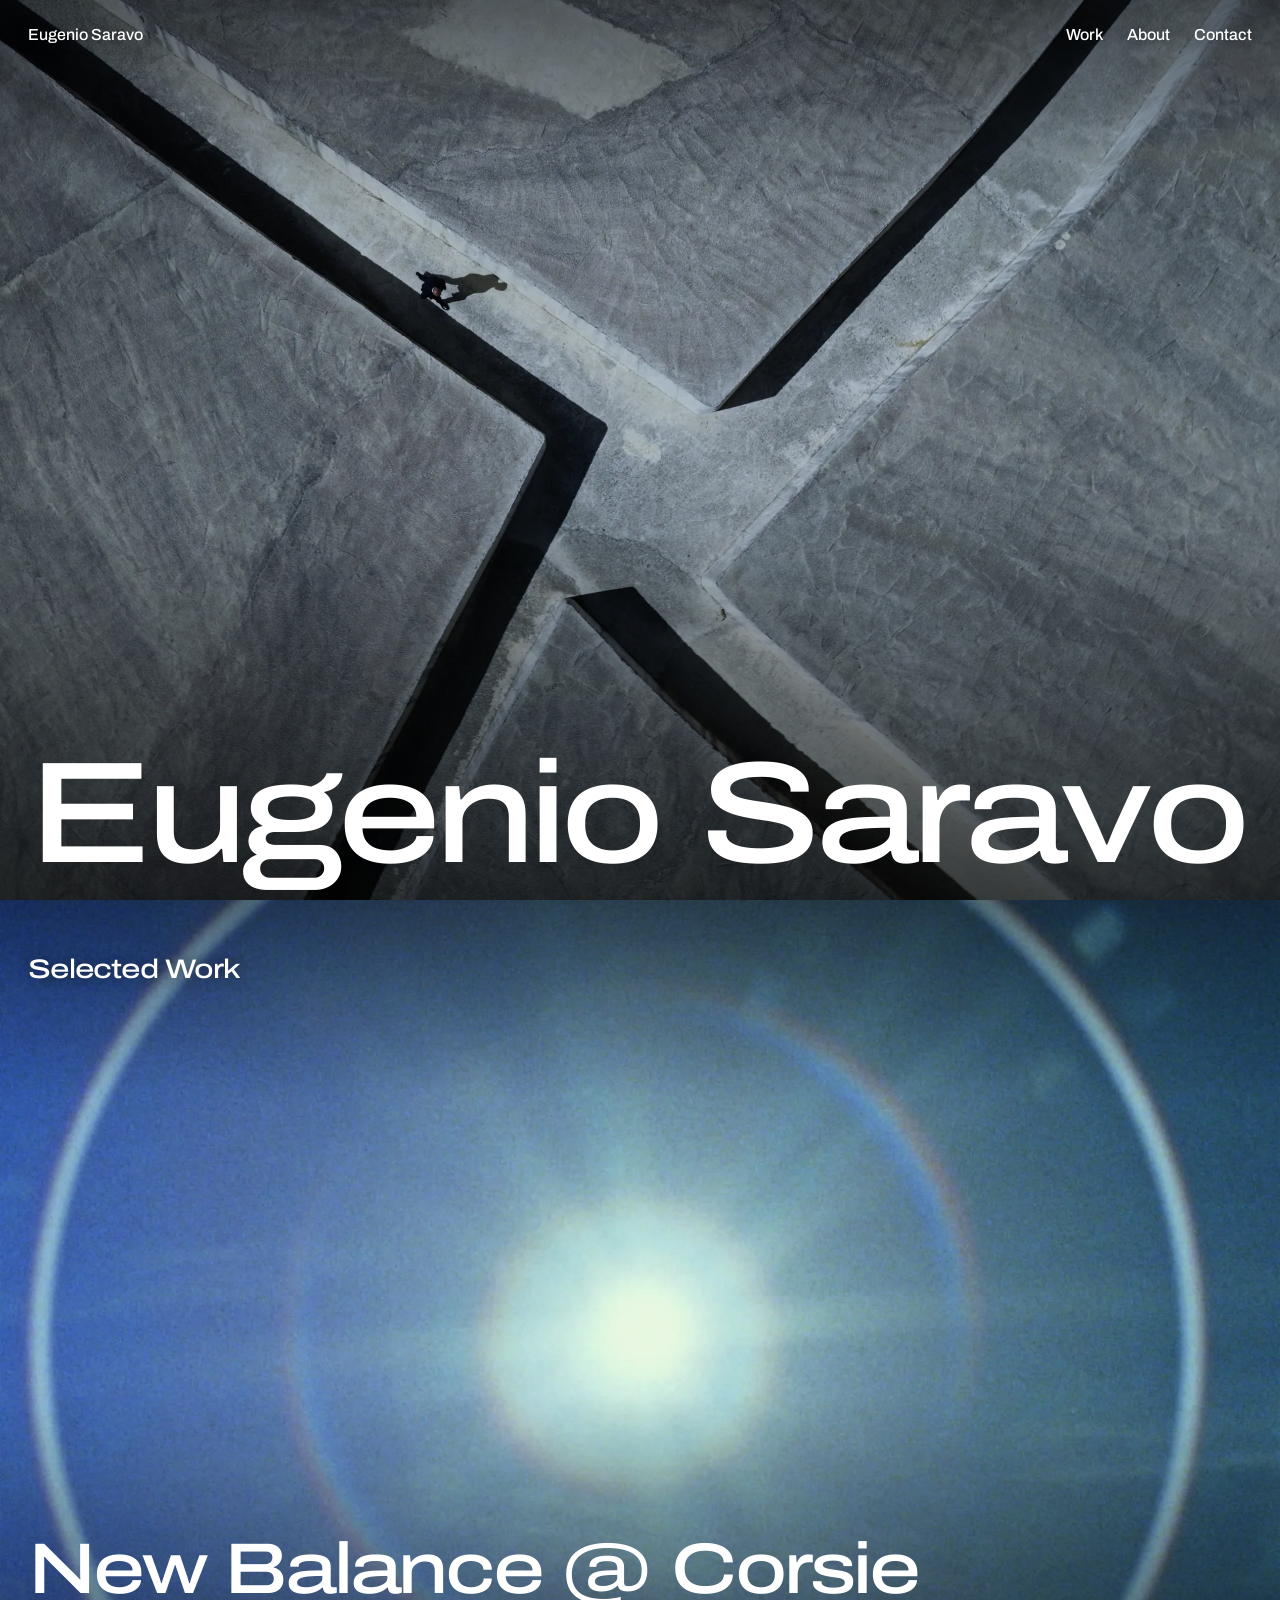
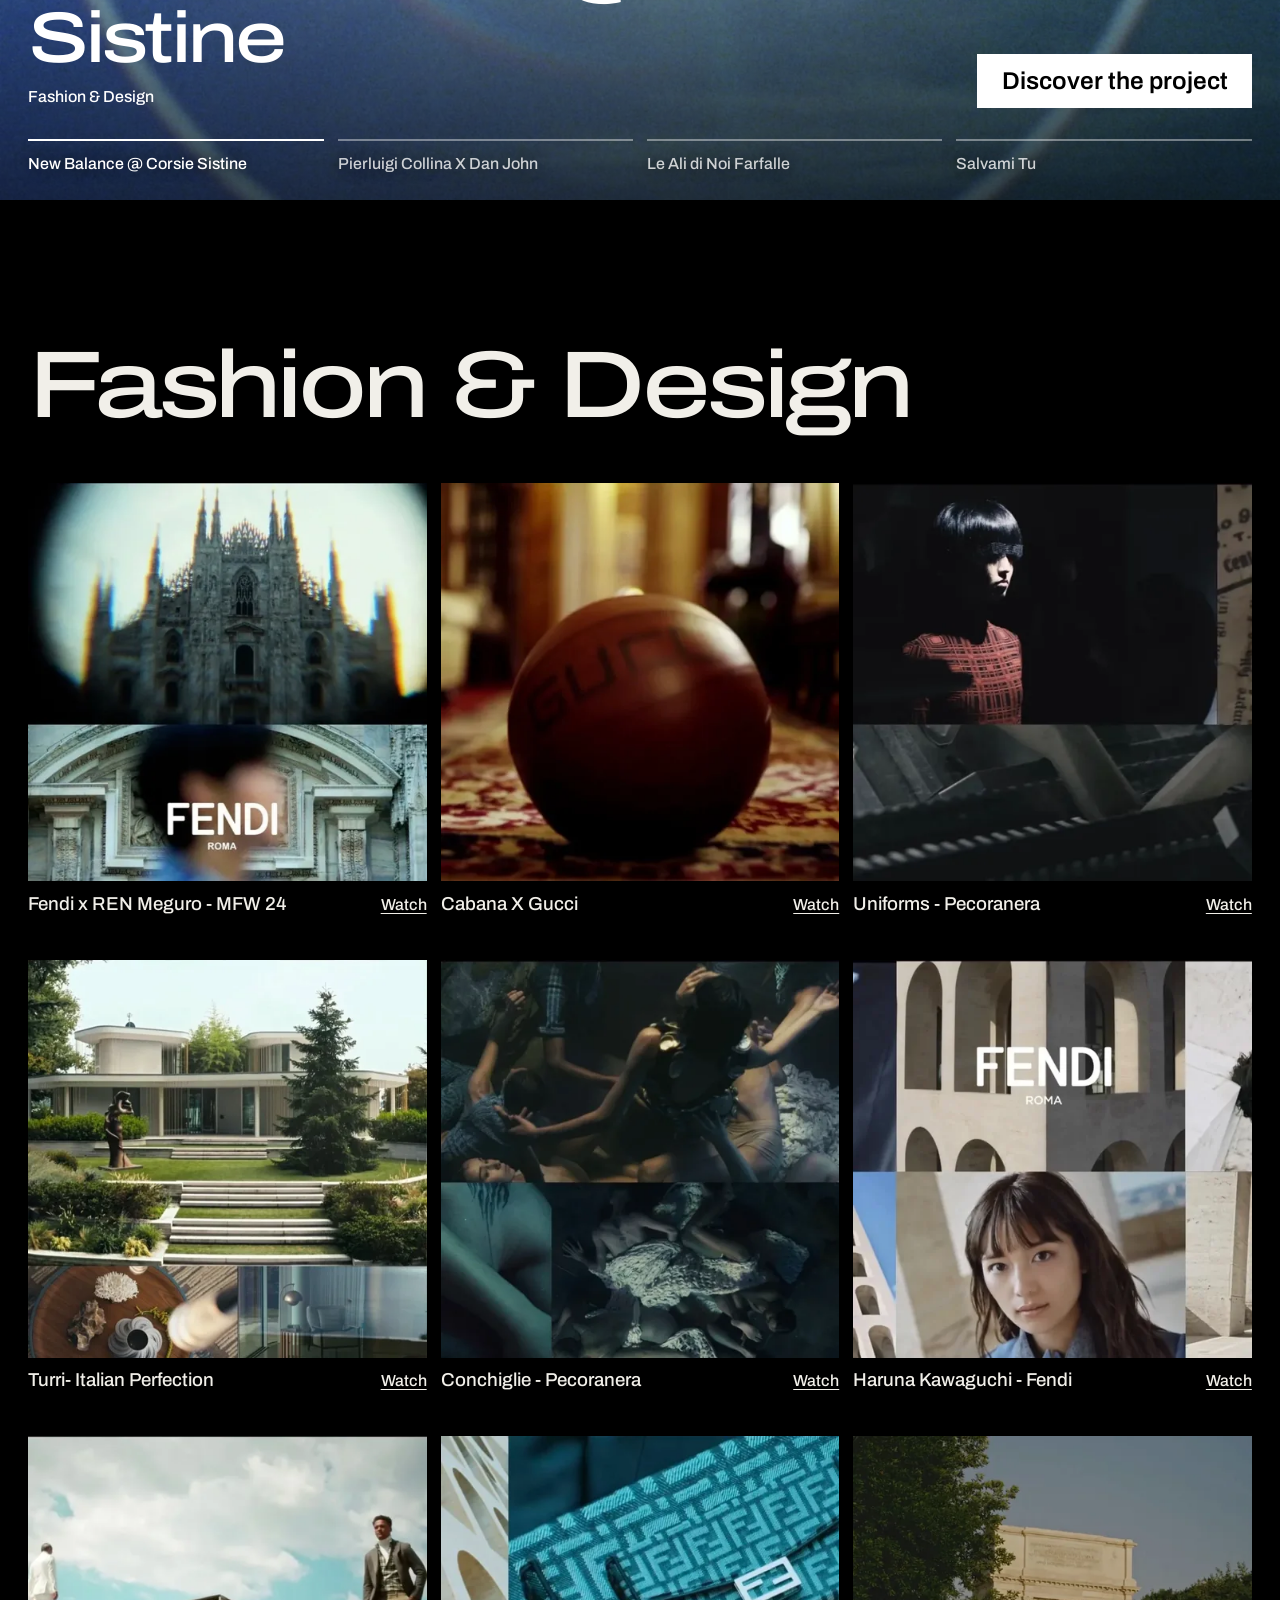
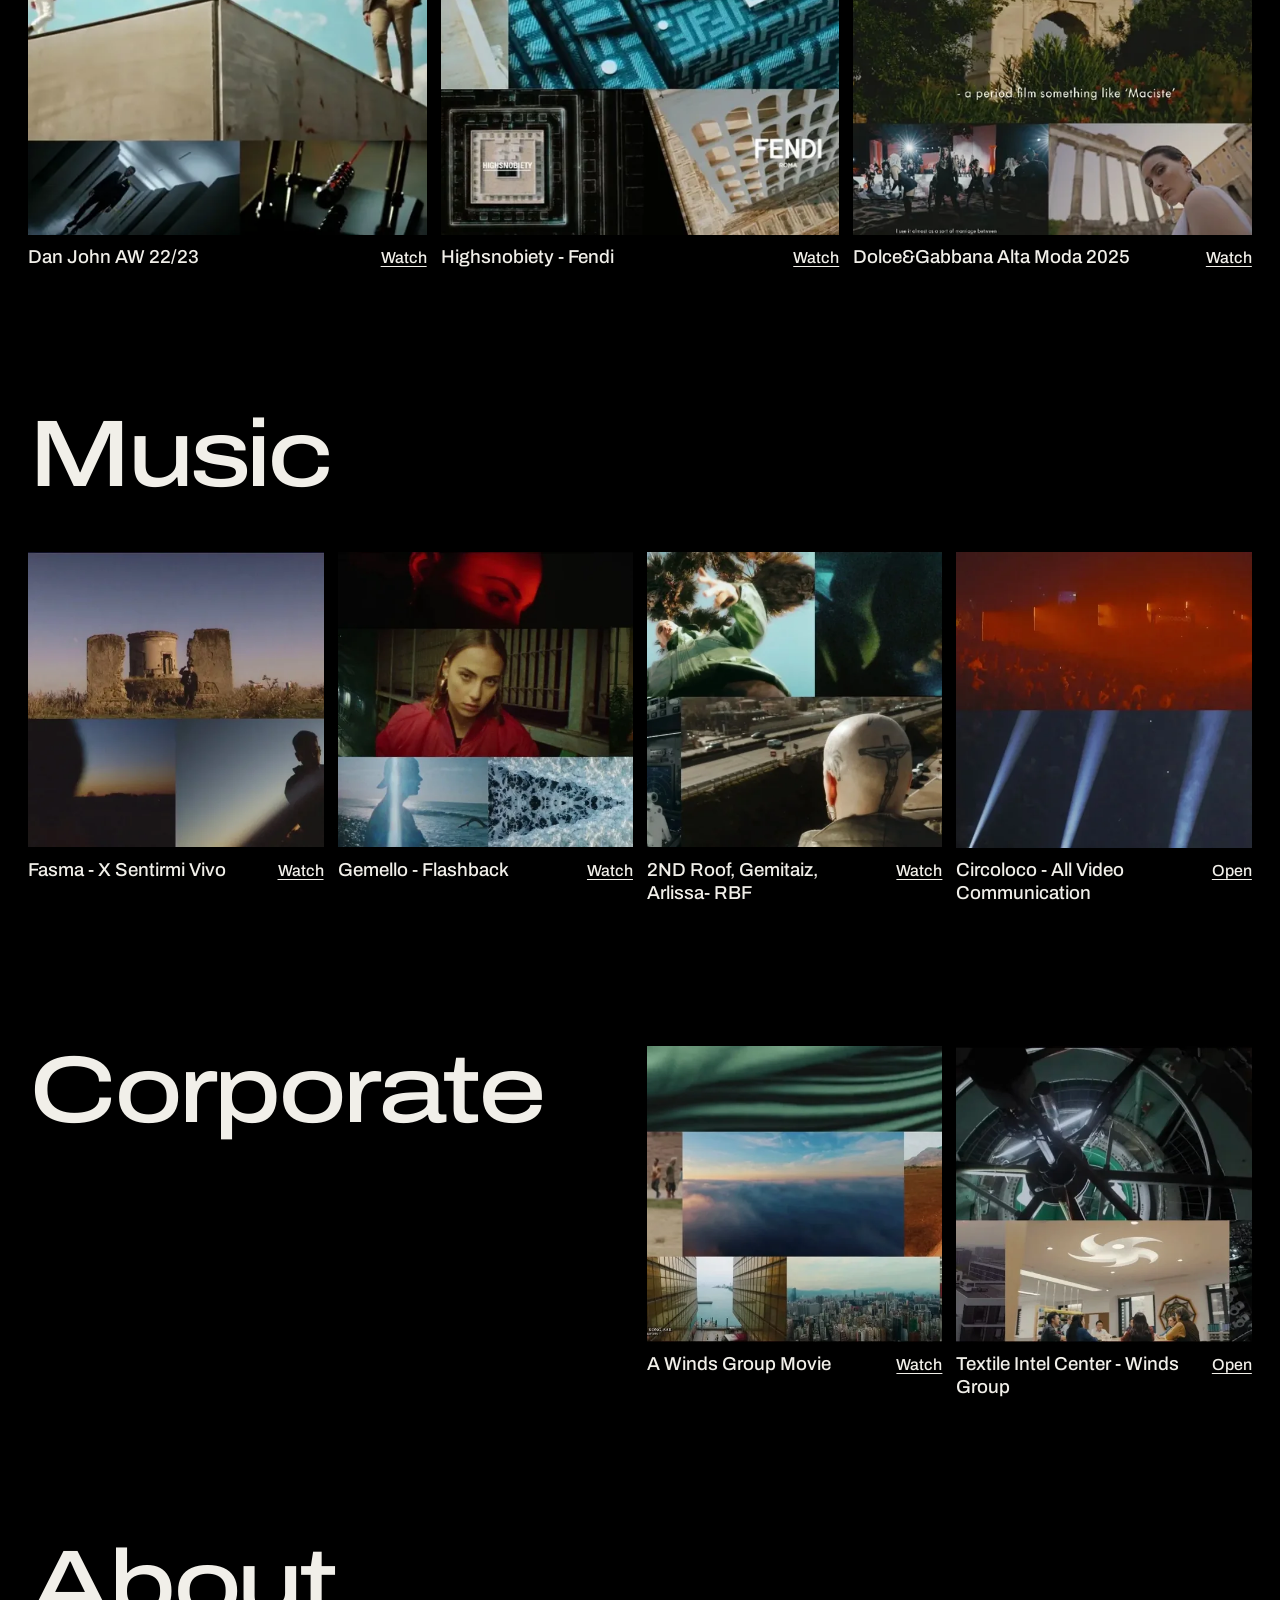
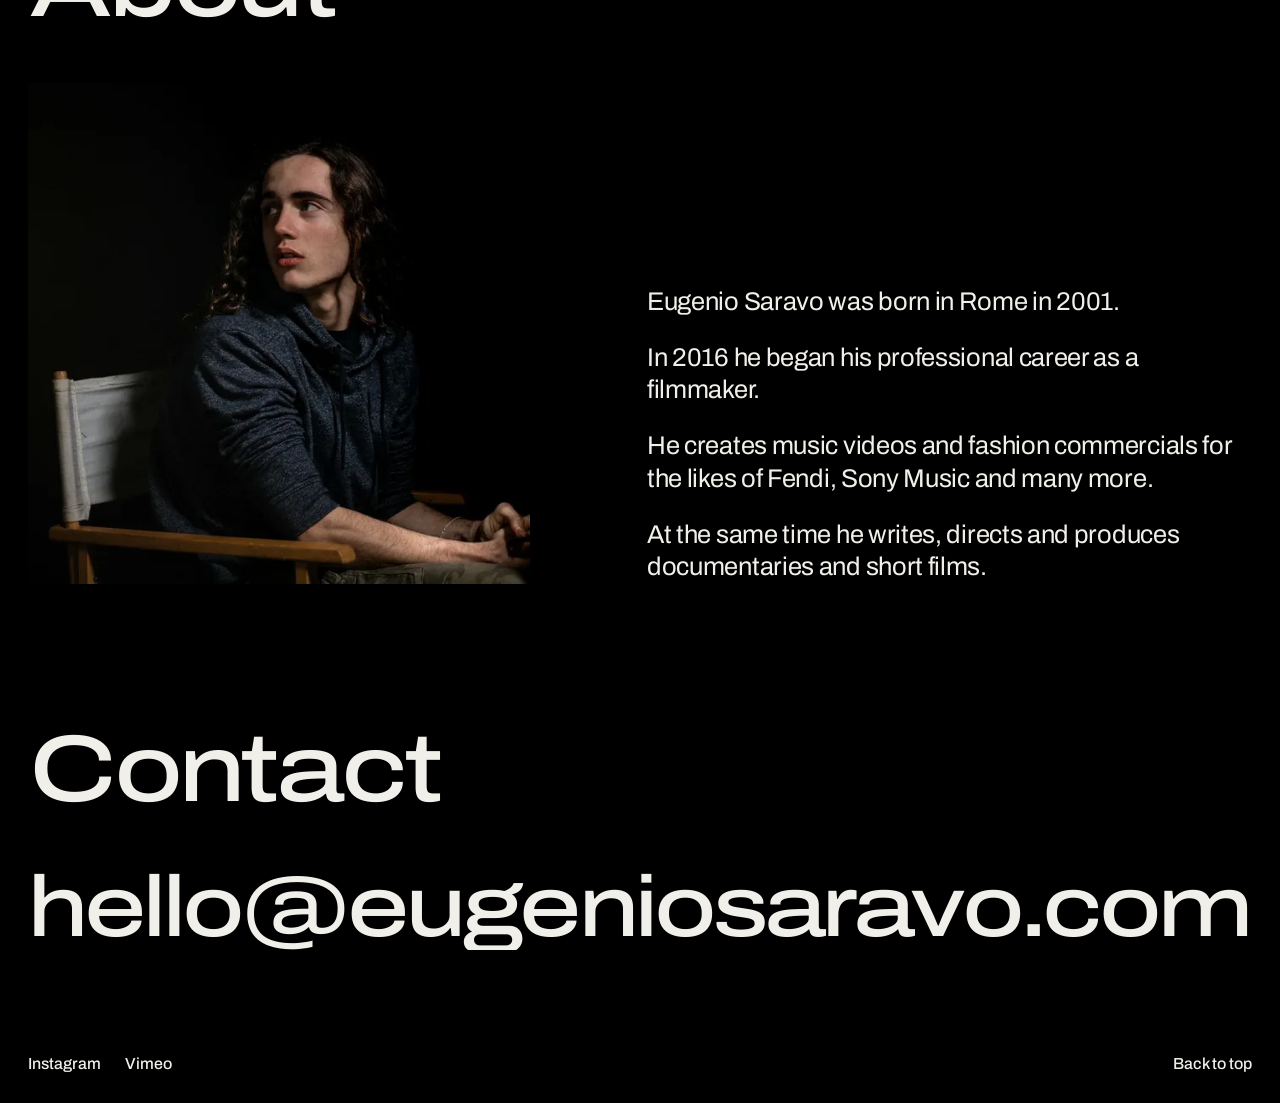
==== index.html @ c0bf6281 "Aggiunge Selected Work ai quattro lavori principali Co-Authored-By: Claude Opus 5.5 <noreply@anthrop" ====
<!doctype html>
<html lang="en">
<head>
<meta charset="utf-8">
<meta name="viewport" content="width=device-width, initial-scale=1">
<title>Eugenio Saravo</title>
<meta name="description" content="Eugenio Saravo is a filmmaker from Rome. Music videos, fashion commercials, documentaries and short films.">
<link rel="canonical" href="https://www.eugeniosaravo.com/">
<meta name="theme-color" content="#000000">
<meta property="og:site_name" content="Eugenio Saravo">
<meta property="og:type" content="website">
<meta property="og:title" content="Eugenio Saravo">
<meta property="og:description" content="Eugenio Saravo is a filmmaker from Rome. Music videos, fashion commercials, documentaries and short films.">
<meta property="og:url" content="https://www.eugeniosaravo.com/">
<meta property="og:image" content="https://www.eugeniosaravo.com/assets/img/og.jpg">
<meta name="twitter:card" content="summary_large_image">
<link rel="icon" href="assets/favicon.svg" type="image/svg+xml">
<link rel="preload" href="assets/font/archivo-variable.woff2" as="font" type="font/woff2" crossorigin>
<link rel="stylesheet" href="assets/site.css">
<script>document.documentElement.className="js at-top";setTimeout(function(){document.documentElement.classList.add("ready")},1600)</script>
</head>
<body id="top">
<a class="skip" href="#work">Skip to work</a>
<header class="site-header">
  <a class="brand" href="#top">Eugenio Saravo</a>
  <nav aria-label="Main">
    <a href="#work">Work</a>
    <a href="#about">About</a>
    <a href="#contact">Contact</a>
  </nav>
</header>
<div class="reel">
  <div class="frame opening" data-frames="assets/img/operator-2001.webp,assets/img/ali-1-1440.webp,assets/img/salvami-3-1440.webp,assets/img/collina-eyes-3180.webp,assets/img/nb-14-1080.webp">
    <img src="assets/img/collina-aerial-3180.webp" srcset="assets/img/collina-aerial-1000.webp 1000w, assets/img/collina-aerial-3180.webp 3180w" sizes="max(100vw, 178svh)" width="3180" height="1780" alt="Seen from above, a lone figure walks along the white paths of a cracked concrete landscape" class="final" fetchpriority="high">
    <h1 class="display">Eugenio Saravo</h1>
  </div>
  <div id="work" class="work-anchor" data-header-from></div>
  <div class="stage">
    <p class="stage-label display">Selected Work</p>
    <div class="stage-track">
      <a class="slide work-frame" id="new-balance" href="newbalancecorsiesistine/" data-stills='[["assets/img/nb-14-1080.webp","50% 62%"],["assets/img/nb-10-1080.webp","50% 45%"],["assets/img/nb-6-1080.webp","50% 50%"],["assets/img/nb-9-1080.webp","50% 18%"],["assets/img/nb-18-1080.webp","50% 60%"],["assets/img/nb-17-1080.webp","50% 72%"],["assets/img/nb-20-1080.webp","50% 50%"],["assets/img/nb-4-1080.webp","50% 25%"]]'>
        <img src="assets/img/nb-hero-1874.webp" srcset="assets/img/nb-hero-1000.webp 1000w, assets/img/nb-hero-1874.webp 1874w" sizes="max(100vw, 100svh)" width="1874" height="1874" alt="Sun ring against a deep blue sky, shot on 16mm film">
        <div class="caption">
          <div>
            <h2 class="display">New Balance @ Corsie Sistine</h2>
            <p>Fashion &amp; Design</p>
          </div>
          <span class="go">Discover the project</span>
        </div>
      </a>
      <a class="slide work-frame" id="collina" href="https://vimeo.com/1137458352" target="_blank" rel="noopener" data-stills='[["assets/img/collina-cretto-3180.webp",""],["assets/img/collina-eye-3180.webp",""],["assets/img/collina-hands-3180.webp",""],["assets/img/collina-sphere-3180.webp",""],["assets/img/collina-title-3180.webp",""]]'>
        <img src="assets/img/collina-eyes-3180.webp" srcset="assets/img/collina-eyes-1000.webp 1000w, assets/img/collina-eyes-3180.webp 3180w" sizes="max(100vw, 178svh)" width="3180" height="1783" alt="Close-up of Pierluigi Collina looking into the lens over a blurred stone model" loading="lazy" decoding="async">
        <div class="caption">
          <div>
            <h2 class="display">Pierluigi Collina X Dan John</h2>
            <p>Campaign</p>
          </div>
          <span class="go"><svg class="tri" viewBox="0 0 10 12" aria-hidden="true"><path d="M0 0l10 6-10 6z"/></svg>Watch</span>
        </div>
      </a>
      <a class="slide work-frame" id="le-ali" href="https://vimeo.com/853933587/5500c1ddad" target="_blank" rel="noopener" data-stills='[["assets/img/ali-5-1440.webp",""],["assets/img/ali-3-1440.webp",""],["assets/img/ali-14-1440.webp",""],["assets/img/ali-18-1440.webp",""],["assets/img/ali-13-1440.webp",""],["assets/img/ali-1-1440.webp",""],["assets/img/ali-17-1440.webp",""]]'>
        <img src="assets/img/ali-12-1440.webp" srcset="assets/img/ali-12-800.webp 800w, assets/img/ali-12-1440.webp 1440w" sizes="max(100vw, 133svh)" width="1440" height="1080" alt="A woman in a blue dress standing in the breaking waves" loading="lazy" decoding="async">
        <div class="caption">
          <div>
            <h2 class="display">Le Ali di Noi Farfalle</h2>
            <p>Teaser, personal project</p>
          </div>
          <span class="go"><svg class="tri" viewBox="0 0 10 12" aria-hidden="true"><path d="M0 0l10 6-10 6z"/></svg>Watch</span>
        </div>
      </a>
      <a class="slide work-frame" id="salvami-tu" href="https://vimeo.com/922493929/a770b4a8ac?share=copy" target="_blank" rel="noopener" data-stills='[["assets/img/salvami-2-1440.webp",""],["assets/img/salvami-4-1440.webp",""],["assets/img/salvami-6-1440.webp",""],["assets/img/salvami-8-1440.webp",""],["assets/img/salvami-5-1440.webp",""]]'>
        <img src="assets/img/salvami-3-1440.webp" srcset="assets/img/salvami-3-800.webp 800w, assets/img/salvami-3-1440.webp 1440w" sizes="max(100vw, 133svh)" width="1440" height="1080" alt="A young woman facing the lens against a golden sky" loading="lazy" decoding="async">
        <div class="caption">
          <div>
            <h2 class="display">Salvami Tu</h2>
            <p>Teaser trailer, personal project</p>
          </div>
          <span class="go"><svg class="tri" viewBox="0 0 10 12" aria-hidden="true"><path d="M0 0l10 6-10 6z"/></svg>Watch</span>
        </div>
      </a>
    </div>
    <div class="stage-tabs" role="group" aria-label="Choose a film">
      <button type="button" data-target="new-balance" aria-current="true"><span>New Balance @ Corsie Sistine</span></button>
      <button type="button" data-target="collina"><span>Pierluigi Collina X Dan John</span></button>
      <button type="button" data-target="le-ali"><span>Le Ali di Noi Farfalle</span></button>
      <button type="button" data-target="salvami-tu"><span>Salvami Tu</span></button>
    </div>
  </div>
</div>
<main>
  <section>
    <h2 class="section-title display">Fashion &amp; Design</h2>
    <div class="grid">
      <a class="square" href="https://www.instagram.com/reel/C3aE-mNror7/?igsh=aXl4ZG94aWh0bnRy" target="_blank" rel="noopener" aria-label="Watch Fendi x REN Meguro - MFW 24">
        <span class="thumb"><img src="assets/img/fendi-ren-meguro-891.webp" srcset="assets/img/fendi-ren-meguro-500.webp 500w, assets/img/fendi-ren-meguro-891.webp 891w" sizes="(max-width: 900px) 50vw, 33vw" width="891" height="891" alt="Collage of the Milan Duomo through a vignette and the Fendi Roma logo" loading="lazy" decoding="async"><span class="thumb-word display" aria-hidden="true">Watch</span></span>
        <span class="square-text"><h3>Fendi x REN Meguro - MFW 24</h3><span class="action">Watch</span></span>
      </a>
      <a class="square" href="https://www.instagram.com/p/CThl5wvDNgY/?utm_medium=copy_link" target="_blank" rel="noopener" aria-label="Watch Cabana X Gucci">
        <span class="thumb"><img src="assets/img/cabana-gucci-902.webp" srcset="assets/img/cabana-gucci-500.webp 500w, assets/img/cabana-gucci-902.webp 902w" sizes="(max-width: 900px) 50vw, 33vw" width="902" height="902" alt="A leather ball resting on a patterned carpet" loading="lazy" decoding="async"><span class="thumb-word display" aria-hidden="true">Watch</span></span>
        <span class="square-text"><h3>Cabana X Gucci</h3><span class="action">Watch</span></span>
      </a>
      <a class="square" href="https://www.instagram.com/reel/DHBu2Kmt1mL/?igsh=MWNyd3JvdDB4cXJscQ==" target="_blank" rel="noopener" aria-label="Watch Uniforms - Pecoranera">
        <span class="thumb"><img src="assets/img/uniforms-pecoranera-892.webp" srcset="assets/img/uniforms-pecoranera-500.webp 500w, assets/img/uniforms-pecoranera-892.webp 892w" sizes="(max-width: 900px) 50vw, 33vw" width="892" height="892" alt="Figure in a red checked top emerging from darkness" loading="lazy" decoding="async"><span class="thumb-word display" aria-hidden="true">Watch</span></span>
        <span class="square-text"><h3>Uniforms - Pecoranera</h3><span class="action">Watch</span></span>
      </a>
      <a class="square" href="https://www.instagram.com/reel/DC68WoOq6BK/?obrf=MXVrNjJzMmpxbWFvZA==" target="_blank" rel="noopener" aria-label="Watch Turri- Italian Perfection">
        <span class="thumb"><img src="assets/img/turri-884.webp" srcset="assets/img/turri-500.webp 500w, assets/img/turri-884.webp 884w" sizes="(max-width: 900px) 50vw, 33vw" width="884" height="884" alt="Modernist villa with a garden and stairs" loading="lazy" decoding="async"><span class="thumb-word display" aria-hidden="true">Watch</span></span>
        <span class="square-text"><h3>Turri- Italian Perfection</h3><span class="action">Watch</span></span>
      </a>
      <a class="square" href="https://www.instagram.com/reel/C8rYs9Yt7Yf/?igsh=YWkxMjFoazBiOWZs" target="_blank" rel="noopener" aria-label="Watch Conchiglie - Pecoranera">
        <span class="thumb"><img src="assets/img/conchiglie-pecoranera-890.webp" srcset="assets/img/conchiglie-pecoranera-500.webp 500w, assets/img/conchiglie-pecoranera-890.webp 890w" sizes="(max-width: 900px) 50vw, 33vw" width="890" height="890" alt="Dancers tangled together in dark teal light" loading="lazy" decoding="async"><span class="thumb-word display" aria-hidden="true">Watch</span></span>
        <span class="square-text"><h3>Conchiglie - Pecoranera</h3><span class="action">Watch</span></span>
      </a>
      <a class="square" href="https://www.instagram.com/reel/Cp2JrOoqSal/?igshid=MzRlODBiNWFlZA==" target="_blank" rel="noopener" aria-label="Watch Haruna Kawaguchi - Fendi">
        <span class="thumb"><img src="assets/img/haruna-fendi-881.webp" srcset="assets/img/haruna-fendi-500.webp 500w, assets/img/haruna-fendi-881.webp 881w" sizes="(max-width: 900px) 50vw, 33vw" width="881" height="881" alt="Haruna Kawaguchi at the Palazzo della Civiltà with the Fendi logo" loading="lazy" decoding="async"><span class="thumb-word display" aria-hidden="true">Watch</span></span>
        <span class="square-text"><h3>Haruna Kawaguchi - Fendi</h3><span class="action">Watch</span></span>
      </a>
      <a class="square" href="https://www.instagram.com/p/CkisD8iIQ0V/" target="_blank" rel="noopener" aria-label="Watch Dan John AW 22/23">
        <span class="thumb"><img src="assets/img/dan-john-aw2223-893.webp" srcset="assets/img/dan-john-aw2223-500.webp 500w, assets/img/dan-john-aw2223-893.webp 893w" sizes="(max-width: 900px) 50vw, 33vw" width="893" height="893" alt="Men in tailoring standing on a concrete wall against the sky" loading="lazy" decoding="async"><span class="thumb-word display" aria-hidden="true">Watch</span></span>
        <span class="square-text"><h3>Dan John AW 22/23</h3><span class="action">Watch</span></span>
      </a>
      <a class="square" href="https://www.instagram.com/reel/CrVfDtxqZqF/?igshid=MTc4MmM1YmI2Ng==" target="_blank" rel="noopener" aria-label="Watch Highsnobiety - Fendi">
        <span class="thumb"><img src="assets/img/highsnobiety-fendi-865.webp" srcset="assets/img/highsnobiety-fendi-500.webp 500w, assets/img/highsnobiety-fendi-865.webp 865w" sizes="(max-width: 900px) 50vw, 33vw" width="865" height="865" alt="Teal Fendi bag and travertine arches" loading="lazy" decoding="async"><span class="thumb-word display" aria-hidden="true">Watch</span></span>
        <span class="square-text"><h3>Highsnobiety - Fendi</h3><span class="action">Watch</span></span>
      </a>
      <a class="square" href="https://youtu.be/JlE-Nk8dfaM?si=cuBN1_c1lMk22ZZp" target="_blank" rel="noopener" aria-label="Watch Dolce&amp;Gabbana Alta Moda 2025">
        <span class="thumb"><img src="assets/img/dg-alta-moda-1080.webp" srcset="assets/img/dg-alta-moda-500.webp 500w, assets/img/dg-alta-moda-1080.webp 1080w" sizes="(max-width: 900px) 50vw, 33vw" width="1080" height="1080" alt="Arch of Titus at dusk with frames from the show" loading="lazy" decoding="async"><span class="thumb-word display" aria-hidden="true">Watch</span></span>
        <span class="square-text"><h3>Dolce&amp;Gabbana Alta Moda 2025</h3><span class="action">Watch</span></span>
      </a>
    </div>
  </section>
  <section>
    <h2 class="section-title display">Music</h2>
    <div class="grid grid--four">
      <a class="square" href="https://www.youtube.com/watch?v=T-sWpqN2yo8" target="_blank" rel="noopener" aria-label="Watch Fasma - X Sentirmi Vivo">
        <span class="thumb"><img src="assets/img/fasma-902.webp" srcset="assets/img/fasma-500.webp 500w, assets/img/fasma-902.webp 902w" sizes="(max-width: 900px) 50vw, 25vw" width="902" height="902" alt="Ruined towers at dusk with a lone figure" loading="lazy" decoding="async"><span class="thumb-word display" aria-hidden="true">Watch</span></span>
        <span class="square-text"><h3>Fasma - X Sentirmi Vivo</h3><span class="action">Watch</span></span>
      </a>
      <a class="square" href="https://www.youtube.com/watch?v=XQaWYRgEEO8" target="_blank" rel="noopener" aria-label="Watch Gemello - Flashback">
        <span class="thumb"><img src="assets/img/gemello-897.webp" srcset="assets/img/gemello-500.webp 500w, assets/img/gemello-897.webp 897w" sizes="(max-width: 900px) 50vw, 25vw" width="897" height="897" alt="Woman in a red jacket and frames from the video" loading="lazy" decoding="async"><span class="thumb-word display" aria-hidden="true">Watch</span></span>
        <span class="square-text"><h3>Gemello - Flashback</h3><span class="action">Watch</span></span>
      </a>
      <a class="square" href="https://www.youtube.com/watch?v=59zFpEMknVo" target="_blank" rel="noopener" aria-label="Watch 2ND Roof, Gemitaiz, Arlissa- RBF">
        <span class="thumb"><img src="assets/img/rbf-832.webp" srcset="assets/img/rbf-500.webp 500w, assets/img/rbf-832.webp 832w" sizes="(max-width: 900px) 50vw, 25vw" width="832" height="832" alt="Tattooed head above a motorway" loading="lazy" decoding="async"><span class="thumb-word display" aria-hidden="true">Watch</span></span>
        <span class="square-text"><h3>2ND Roof, Gemitaiz, Arlissa- RBF</h3><span class="action">Watch</span></span>
      </a>
      <a class="square" href="https://www.instagram.com/circolocoibiza/" target="_blank" rel="noopener" data-external aria-label="Circoloco - All Video Communication, open on Instagram">
        <span class="thumb"><img src="assets/img/circoloco-878.webp" srcset="assets/img/circoloco-500.webp 500w, assets/img/circoloco-878.webp 878w" sizes="(max-width: 900px) 50vw, 25vw" width="878" height="878" alt="Crowd in red light and spotlights" loading="lazy" decoding="async"><span class="thumb-word display" aria-hidden="true">Open</span></span>
        <span class="square-text"><h3>Circoloco - All Video Communication</h3><span class="action">Open</span></span>
      </a>
    </div>
  </section>
  <section>
    <div class="grid grid--four">
      <h2 class="section-title display">Corporate</h2>
      <a class="square" href="https://vimeo.com/237190868/8dcd070e87" target="_blank" rel="noopener" aria-label="Watch A Winds Group Movie">
        <span class="thumb"><img src="assets/img/winds-group-movie-898.webp" srcset="assets/img/winds-group-movie-500.webp 500w, assets/img/winds-group-movie-898.webp 898w" sizes="(max-width: 900px) 50vw, 25vw" width="898" height="901" alt="Aerial view above the clouds with frames from the film" loading="lazy" decoding="async"><span class="thumb-word display" aria-hidden="true">Watch</span></span>
        <span class="square-text"><h3>A Winds Group Movie</h3><span class="action">Watch</span></span>
      </a>
      <a class="square" href="https://vimeo.com/295752660" target="_blank" rel="noopener" data-external aria-label="Textile Intel Center - Winds Group, open on Vimeo">
        <span class="thumb"><img src="assets/img/winds-textile-890.webp" srcset="assets/img/winds-textile-500.webp 500w, assets/img/winds-textile-890.webp 890w" sizes="(max-width: 900px) 50vw, 25vw" width="890" height="893" alt="Industrial machinery from below and an office interior" loading="lazy" decoding="async"><span class="thumb-word display" aria-hidden="true">Open</span></span>
        <span class="square-text"><h3>Textile Intel Center - Winds Group</h3><span class="action">Open</span></span>
      </a>
    </div>
  </section>
  <section id="about">
    <h2 class="section-title display">About</h2>
    <div class="about-grid">
      <img src="assets/img/about-1200.webp" srcset="assets/img/about-600.webp 600w, assets/img/about-1200.webp 1200w" sizes="(max-width: 900px) 75vw, 42vw" width="1200" height="1200" alt="Portrait of Eugenio Saravo sitting on a director’s chair" loading="lazy" decoding="async">
      <div class="about-text">
        <p>Eugenio Saravo was born in Rome in 2001.</p>
        <p>In 2016 he began his professional career as a filmmaker.</p>
        <p>He creates music videos and fashion commercials for the likes of Fendi, Sony Music and many more.</p>
        <p>At the same time he writes, directs and produces documentaries and short films.</p>
      </div>
    </div>
  </section>
  <section id="contact">
    <h2 class="section-title display">Contact</h2>
    <a class="email display" href="mailto:hello@eugeniosaravo.com">hello@eugeniosaravo.com</a>
  </section>
</main>
<footer class="site-footer">
  <div>
    <a href="https://www.instagram.com/eugeniosaravo" rel="noopener">Instagram</a>
    <a href="https://vimeo.com/eugenio" rel="noopener">Vimeo</a>
  </div>
  <a href="#top">Back to top</a>
</footer>
<dialog class="player" aria-label="Video player">
  <div class="player-bar">
    <p class="player-title"></p>
    <form method="dialog"><button class="player-close">Close</button></form>
  </div>
  <div class="player-stage"></div>
  <a class="player-out" target="_blank" rel="noopener"></a>
</dialog>
<script src="assets/site.js" defer></script>
</body>
</html>
---- assets/site.css ----
@font-face {
  font-family: "Archivo";
  src: url("font/archivo-variable.woff2") format("woff2");
  font-weight: 100 900;
  font-stretch: 62% 125%;
  font-display: swap;
}

:root {
  --bg: #000;
  --fg: #f1efe9;
  --dim: #a3a19b;
  --margin: clamp(16px, 2.2vw, 32px);
  --gap: clamp(8px, 1.1vw, 16px);
}

*, *::before, *::after { box-sizing: border-box; }

html { background: var(--bg); scroll-behavior: smooth; -webkit-text-size-adjust: 100%; }

body {
  margin: 0;
  background: var(--bg);
  color: var(--fg);
  font: 400 1rem/1.45 "Archivo", Helvetica, Arial, sans-serif;
  -webkit-font-smoothing: antialiased;
}

img, iframe { display: block; max-width: 100%; }
[hidden] { display: none !important; }
a { color: inherit; text-decoration: none; }
h1, h2, h3, p { margin: 0; font-weight: inherit; }

:focus-visible { outline: 2px solid var(--fg); outline-offset: 3px; }

.display {
  font-stretch: 125%;
  font-weight: 500;
  letter-spacing: -.045em;
  line-height: .96;
}

.skip {
  position: fixed; top: 8px; left: 8px; z-index: 30;
  padding: .5rem .75rem; background: var(--fg); color: var(--bg);
  transform: translateY(-200%);
}
.skip:focus { transform: none; }

/* Header: inverts over whatever frame is behind it */
.site-header {
  position: fixed; inset: 0 0 auto 0; z-index: 20;
  display: flex; justify-content: space-between; align-items: baseline;
  padding: calc(var(--margin) * .8) var(--margin);
  color: #fff;
  text-shadow: 0 0 14px rgba(0, 0, 0, .55);
  font-weight: 500;
}
.site-header::before {
  content: ""; position: absolute; z-index: -1; inset: 0 0 auto 0; height: 210%;
  background: linear-gradient(to bottom,
    #000 0%, #000 38%, rgba(0, 0, 0, .82) 54%, rgba(0, 0, 0, .45) 72%, rgba(0, 0, 0, .14) 88%, rgba(0, 0, 0, 0) 100%);
  opacity: 0; pointer-events: none;
  transition: opacity .3s linear;
}
.header-solid .site-header::before { opacity: 1; }
.site-header nav { display: flex; gap: 1.5rem; }
.site-header a:hover { text-decoration: underline; text-underline-offset: .2em; }
.brand { transition: opacity .2s linear; }
.at-top .brand { opacity: 0; pointer-events: none; }

/* Opening and full-screen works: each frame slides over the one before */
.frame {
  position: sticky; top: 0;
  display: block;
  height: 100vh; height: 100svh;
  overflow: hidden;
  background: #000;
}
.frame img, .slide img {
  position: absolute; inset: 0;
  width: 100%; height: 100%;
  object-fit: cover;
}
.frame .cut { z-index: 1; }

.opening h1 {
  position: absolute; z-index: 2;
  left: var(--margin); right: var(--margin); bottom: calc(var(--margin) * .6);
  color: #fff;
  font-size: calc((100vw - 2 * var(--margin)) / 8.5);
  white-space: nowrap;
}
.frame::before, .slide::before {
  content: ""; position: absolute; z-index: 1; inset: 0 0 auto 0; height: 22%;
  background: linear-gradient(to bottom, rgba(0,0,0,.4), rgba(0,0,0,0));
  pointer-events: none;
}
.opening::after, .work-frame::after {
  content: ""; position: absolute; z-index: 1; inset: auto 0 0 0; height: 45%;
  background: linear-gradient(to top, rgba(0,0,0,.62), rgba(0,0,0,0));
  pointer-events: none;
}
.js .final { visibility: hidden; }
.ready .final { visibility: visible; }

.caption {
  position: absolute; z-index: 2;
  left: var(--margin); right: var(--margin); bottom: var(--margin);
  display: flex; justify-content: space-between; align-items: flex-end; gap: 2rem;
  color: #fff;
}
.caption h2 { font-size: clamp(2.1rem, 5.6vw, 6.25rem); max-width: 16em; }
.caption p { margin-top: .75rem; font-weight: 500; }
.caption .go {
  flex: none;
  display: inline-flex; align-items: center; gap: .55em;
  padding: .6em 1em;
  background: #fff; color: #000;
  font-size: clamp(1.15rem, 1.9vw, 1.75rem); font-weight: 600; line-height: 1;
}
.slide:hover .go { background: var(--fg); }
.tri { width: .72em; height: .86em; fill: currentColor; flex: none; }
.work-frame:focus-visible { outline-offset: -6px; }

/* Main works: one full-screen stage, moved sideways */
.work-anchor { height: 0; }
.stage { position: sticky; top: 0; height: 100vh; height: 100svh; background: #000; }
.stage-label {
  position: absolute; z-index: 3;
  top: calc(var(--margin) * .8 + 2.1rem); left: var(--margin);
  color: #fff;
  font-size: clamp(1.25rem, 2.1vw, 2rem); line-height: 1;
  text-shadow: 0 0 14px rgba(0, 0, 0, .45);
  pointer-events: none;
}
.stage-track {
  display: flex; height: 100%;
  overflow-x: auto; overflow-y: hidden;
  scroll-snap-type: x mandatory;
  overscroll-behavior-x: contain;
  scrollbar-width: none;
}
.stage-track::-webkit-scrollbar { display: none; }
.slide {
  position: relative; display: block; flex: 0 0 100%;
  overflow: hidden; background: #000;
  scroll-snap-align: start; scroll-snap-stop: always;
}
.slide .caption { bottom: calc(var(--margin) + 4rem); }
.slide:focus-visible { outline-offset: -6px; }

.stage-tabs {
  position: absolute; z-index: 3;
  left: var(--margin); right: var(--margin); bottom: calc(var(--margin) * .6);
  display: grid; grid-template-columns: repeat(4, minmax(0, 1fr)); gap: var(--gap);
}
.stage-tabs button {
  appearance: none; background: none; border: 0;
  border-top: 2px solid rgba(255, 255, 255, .4);
  padding: .7rem 0 .5rem;
  color: rgba(255, 255, 255, .78);
  font: inherit; font-weight: 500; text-align: left;
  text-shadow: 0 0 14px rgba(0, 0, 0, .6);
  cursor: pointer;
}
.stage-tabs button:hover, .stage-tabs button[aria-current="true"] { color: #fff; border-top-color: #fff; }

/* Square works */
main > section, .page-section { position: relative; background: var(--bg); padding: clamp(5rem, 11vw, 10rem) var(--margin) 0; }

.section-title { font-size: clamp(2.4rem, 7.4vw, 8rem); margin-bottom: clamp(1.75rem, 4vw, 3.5rem); }

.grid {
  display: grid;
  grid-template-columns: repeat(3, minmax(0, 1fr));
  gap: clamp(2rem, 3.4vw, 3.5rem) var(--gap);
}
.grid--four { grid-template-columns: repeat(4, minmax(0, 1fr)); }
.grid > .section-title { grid-column: span 2; margin: 0; }

.thumb { position: relative; display: block; }
.square img { width: 100%; height: auto; aspect-ratio: 1; object-fit: cover; }
.thumb-word {
  position: absolute; inset: 0; display: grid; place-items: center;
  color: #fff; font-size: clamp(2rem, 4.4vw, 4.5rem);
  opacity: 0;
}
.square-text {
  display: flex; justify-content: space-between; align-items: baseline; gap: 1rem;
  margin-top: .7rem;
}
.square-text h3 { min-width: 0; margin: 0; }
.action { flex: none; font-weight: 500; text-decoration: underline; text-underline-offset: .2em; }
@media (hover: hover) {
  .square img { transition: filter .15s linear; }
  .thumb-word { transition: opacity .15s linear; }
  .square:hover img, .square:focus-visible img { filter: brightness(.5); }
  .square:hover .thumb-word, .square:focus-visible .thumb-word { opacity: 1; }
}
.square h3 { font-weight: 500; line-height: 1.25; }
.square p { color: var(--dim); }
.square:hover h3 { text-decoration: underline; text-underline-offset: .2em; }

/* Video player */
html:has(.player[open]) { overflow: hidden; }
.player {
  position: fixed; inset: 0;
  width: 100%; height: 100%; max-width: none; max-height: none;
  margin: 0; border: 0; padding: var(--margin);
  background: #000; color: var(--fg);
}
.player[open] { display: grid; grid-template-rows: auto minmax(0, 1fr) auto; gap: 1rem; }
.player::backdrop { background: #000; }
.player-bar { display: flex; justify-content: space-between; align-items: center; gap: 1.5rem; }
.player-bar form { margin: 0; }
.player-title { font-stretch: 125%; font-weight: 500; letter-spacing: -.02em; font-size: clamp(1.1rem, 1.9vw, 1.75rem); line-height: 1.1; }
.player-close {
  appearance: none; border: 0; padding: .6em 1em;
  background: #fff; color: #000;
  font: inherit; font-weight: 600; cursor: pointer;
}
.player-stage { display: grid; place-items: center; min-height: 0; }
.player-stage iframe { display: block; border: 0; background: #111; }
.player-stage .wide { width: min(100%, calc((100svh - 10rem) * 16 / 9)); aspect-ratio: 16 / 9; }
.player-stage .tall { width: min(100%, 440px); height: 100%; background: #fff; }
.player-out { justify-self: start; color: var(--dim); text-decoration: underline; text-underline-offset: .2em; }
.player-out:hover { color: var(--fg); }

/* About */
.about-grid {
  display: grid; grid-template-columns: repeat(12, minmax(0, 1fr));
  gap: 2rem var(--gap); align-items: end;
}
.about-grid img { grid-column: 1 / span 5; width: 100%; height: auto; }
.about-text { grid-column: 7 / -1; font-size: clamp(1.2rem, 2vw, 1.9rem); line-height: 1.28; letter-spacing: -.012em; }
.about-text p + p { margin-top: .9em; }

/* Contact and footer */
.email {
  display: block;
  font-size: calc((100vw - 2 * var(--margin)) / 14.25);
  white-space: nowrap;
}
.email:hover { text-decoration: underline; text-decoration-thickness: .04em; text-underline-offset: .12em; }

.site-footer {
  position: relative; background: var(--bg);
  display: flex; justify-content: space-between; gap: 1.5rem;
  padding: clamp(4rem, 8vw, 7rem) var(--margin) var(--margin);
  font-weight: 500;
}
.site-footer div { display: flex; gap: 1.5rem; }
.site-footer a:hover { text-decoration: underline; text-underline-offset: .2em; }

/* Project page */
.project-title { font-size: clamp(2.5rem, 7.4vw, 8rem); }
.project-intro {
  display: grid; grid-template-columns: repeat(12, minmax(0, 1fr)); gap: 2rem var(--gap);
}
.project-intro h2 { grid-column: 1 / span 5; font-size: clamp(1.9rem, 3.6vw, 3.75rem); line-height: 1.02; }
.project-intro div { grid-column: 7 / -1; font-size: clamp(1.05rem, 1.35vw, 1.3rem); max-width: 34em; }
.project-intro p + p { margin-top: 1em; }

.films { display: grid; grid-template-columns: repeat(12, minmax(0, 1fr)); gap: 3rem var(--gap); align-items: start; }
.film:nth-child(1) { grid-column: 1 / span 7; }
.film:nth-child(2) { grid-column: 9 / -1; }
.film-player { position: relative; background: #111; }
.film-player iframe { position: absolute; inset: 0; width: 100%; height: 100%; border: 0; }
.film h3 { margin-top: 1rem; font-weight: 500; font-size: 1.15rem; }
.film p { margin-top: .4rem; color: var(--dim); max-width: 34em; }

.stills { display: grid; grid-template-columns: repeat(4, minmax(0, 1fr)); gap: var(--gap); }
.stills img { width: 100%; height: auto; }
.stills--tall img { aspect-ratio: 4 / 5; object-fit: cover; }

.credits { display: grid; grid-template-columns: repeat(12, minmax(0, 1fr)); gap: 0 var(--gap); margin: 0; }
.credits div { grid-column: 1 / -1; display: grid; grid-template-columns: subgrid; padding: .45rem 0; }
.credits dt { grid-column: 1 / span 5; color: var(--dim); }
.credits dd { grid-column: 7 / -1; margin: 0; font-weight: 500; }

/* When the full titles no longer fit, the tabs become plain markers: the title is already on the frame */
@media (max-width: 1100px) {
  .stage-tabs button { height: 2.75rem; padding: 0; }
  .stage-tabs button span {
    position: absolute; width: 1px; height: 1px; overflow: hidden;
    clip-path: inset(50%); white-space: nowrap;
  }
  .slide .caption { bottom: calc(var(--margin) + 2.75rem); }
}

@media (max-width: 900px) {
  .grid { grid-template-columns: repeat(2, minmax(0, 1fr)); }
  .grid--four { grid-template-columns: repeat(2, minmax(0, 1fr)); }
  .about-grid img { grid-column: 1 / span 9; }
  .about-text { grid-column: 1 / -1; }
  .project-intro h2, .project-intro div { grid-column: 1 / -1; }
  .film:nth-child(1) { grid-column: 1 / -1; }
  .film:nth-child(2) { grid-column: 1 / span 9; }
  .stills { grid-template-columns: repeat(2, minmax(0, 1fr)); }
  .credits dt { grid-column: 1 / span 6; }
  .credits dd { grid-column: 7 / -1; }
}

@media (max-aspect-ratio: 1/1) {
  .opening h1 { font-size: 19.5vw; white-space: normal; }
  .final { object-position: 30% 50%; }
  .caption { display: block; }
  .caption .go { margin-top: 1rem; }
}

@media (prefers-reduced-motion: reduce) {
  html { scroll-behavior: auto; }
  .square img, .thumb-word, .site-header::before { transition: none; }
  .brand { transition: none; }
}
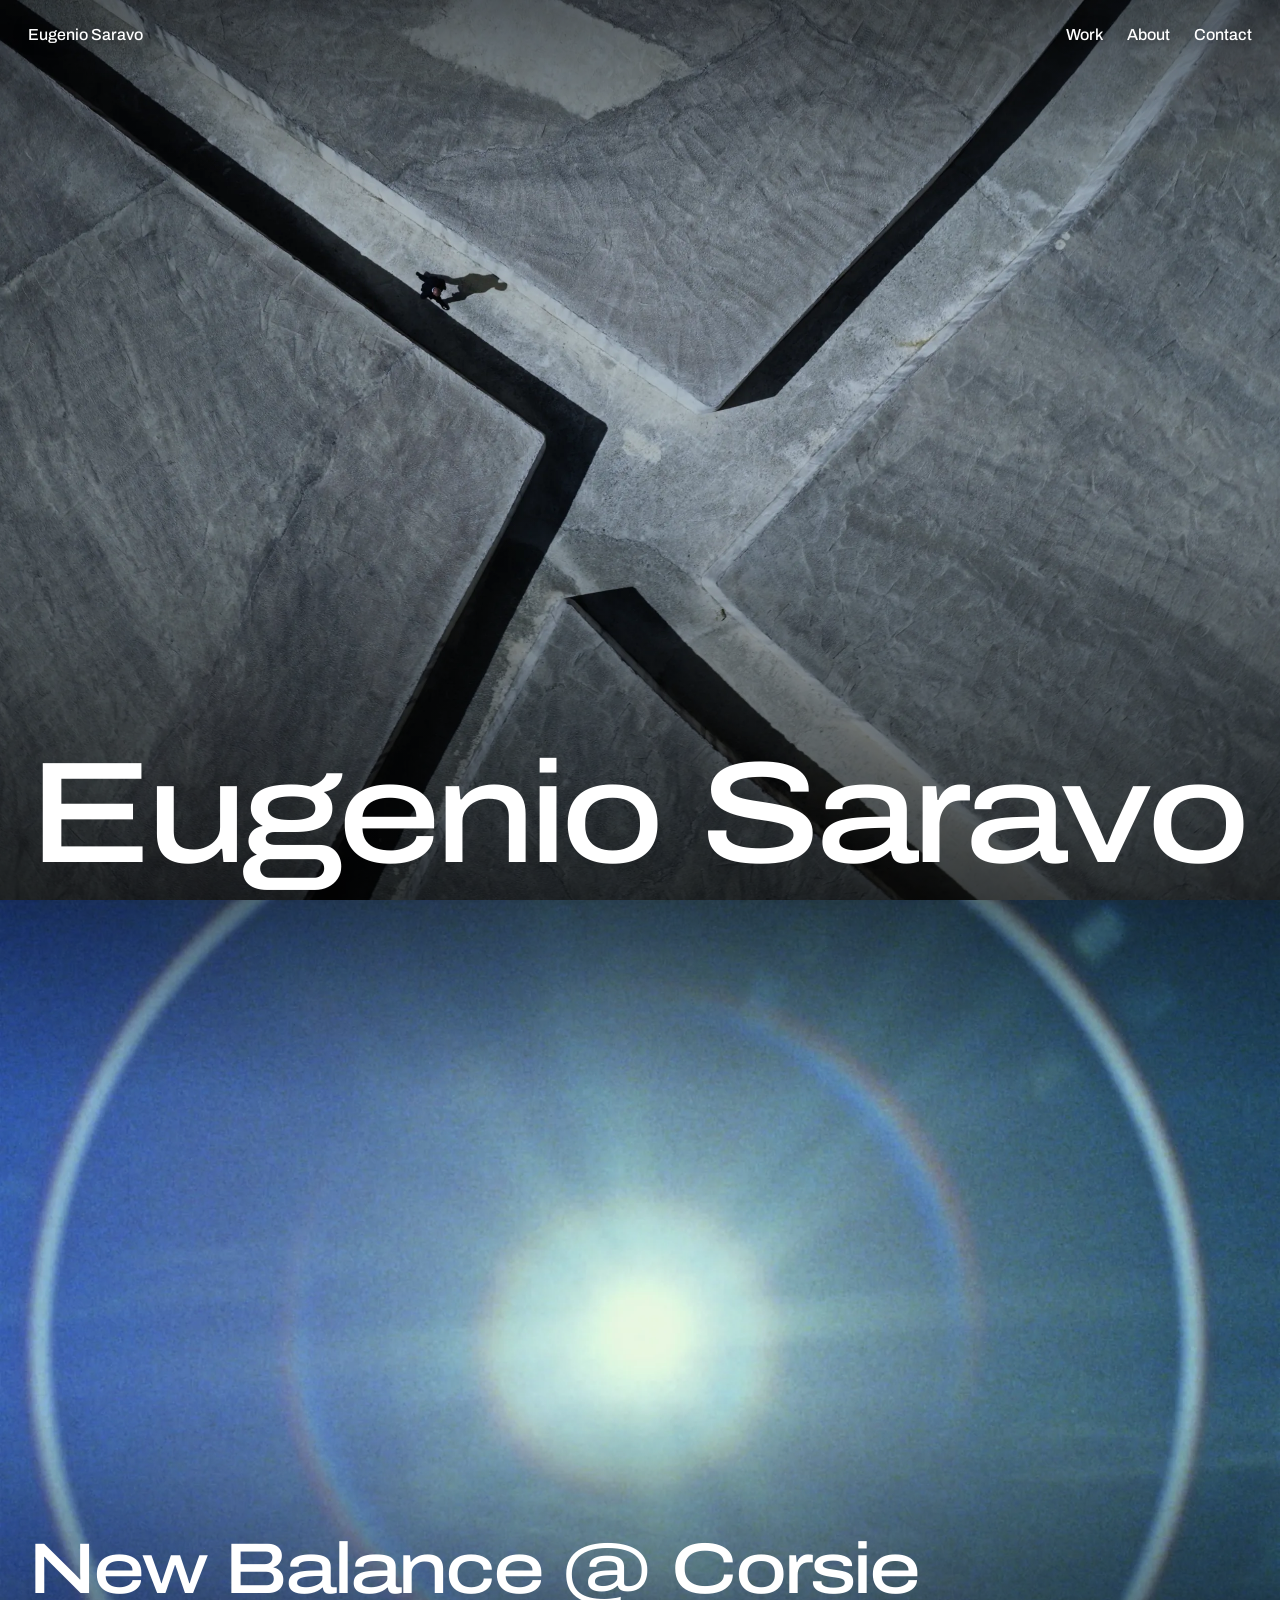
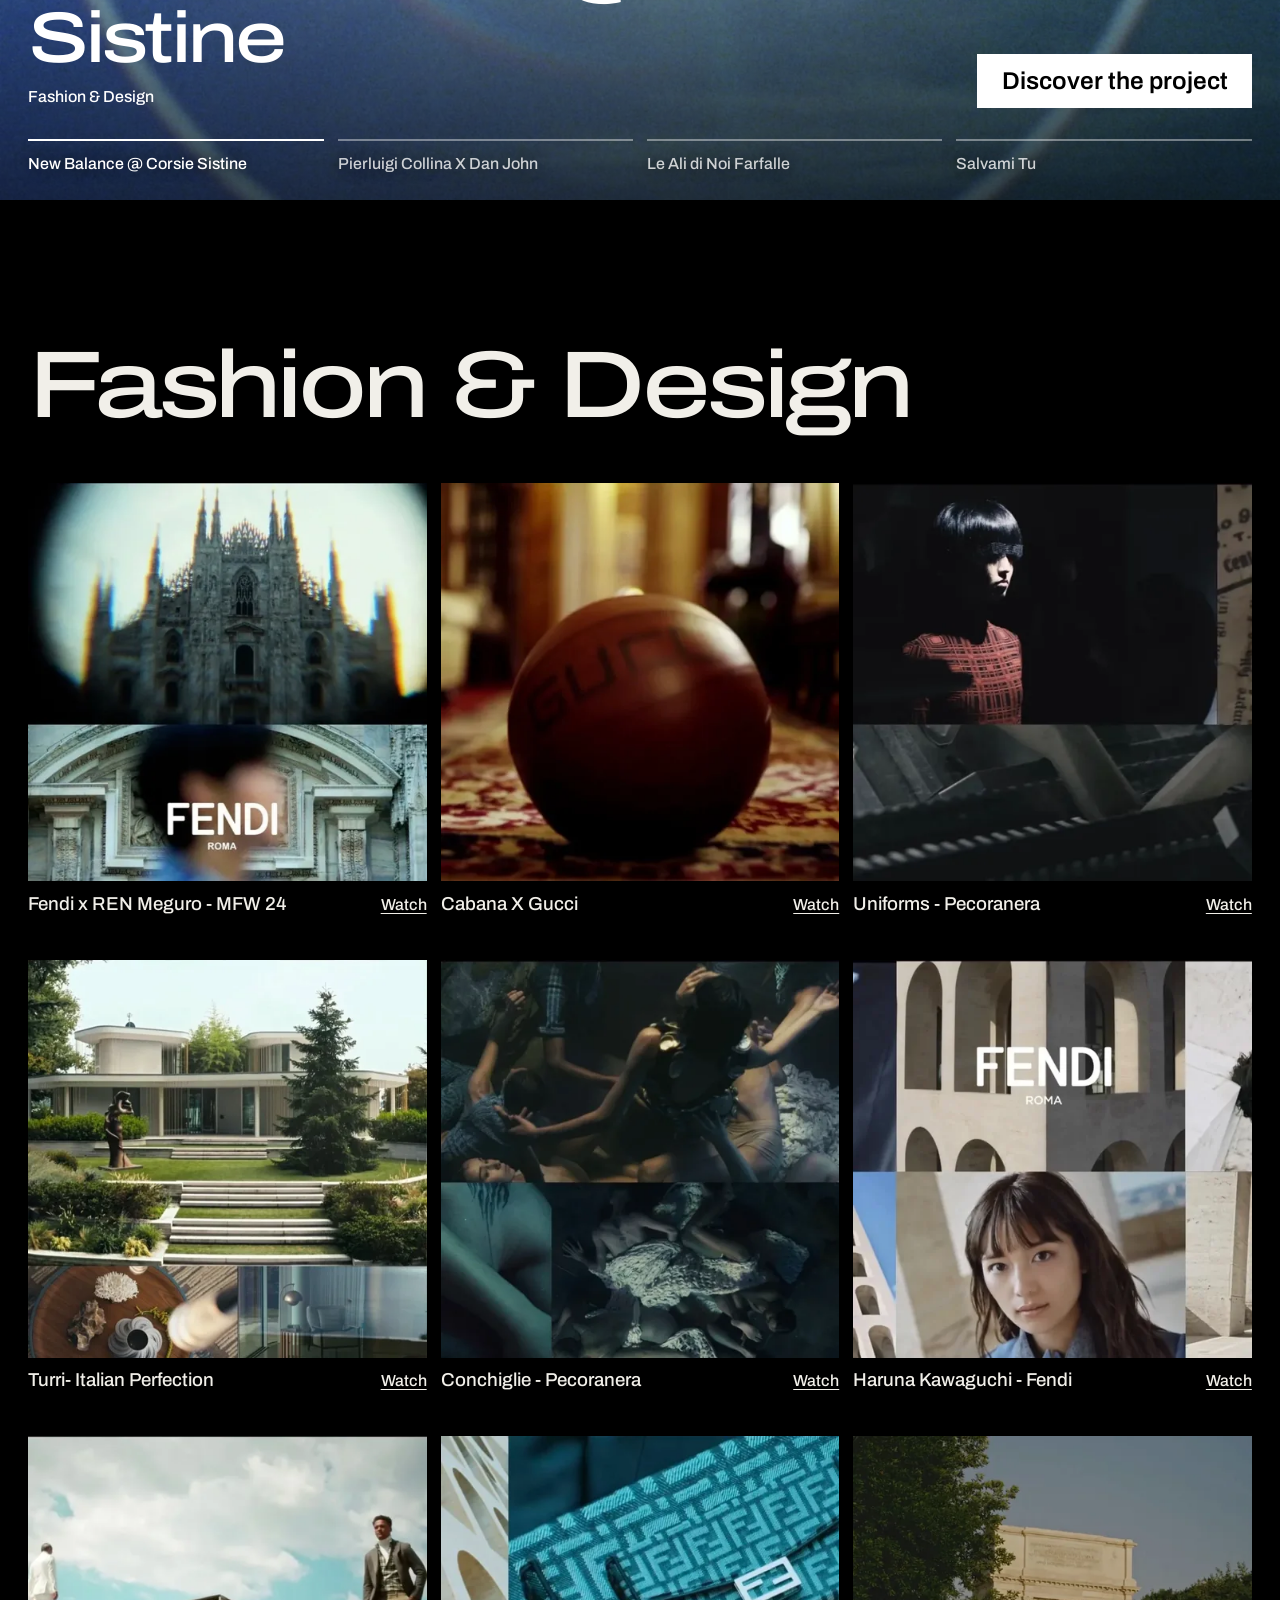
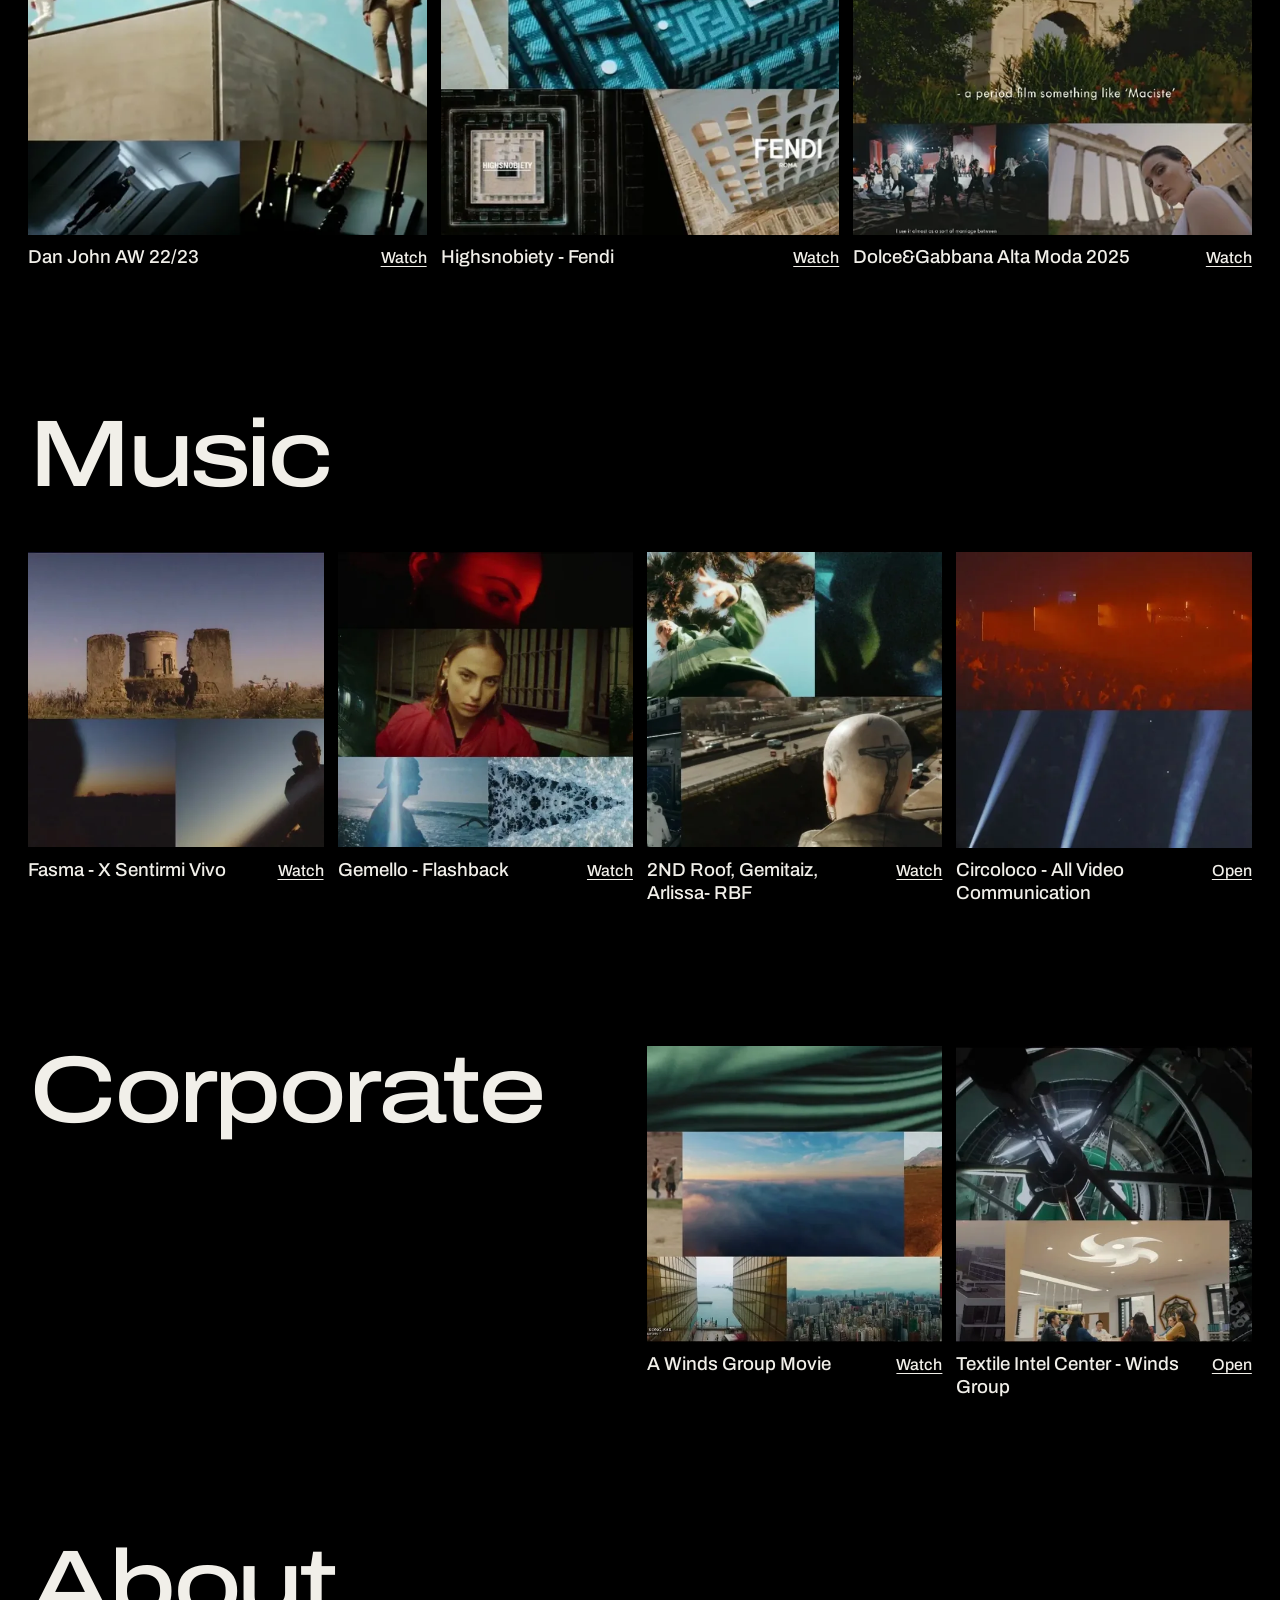
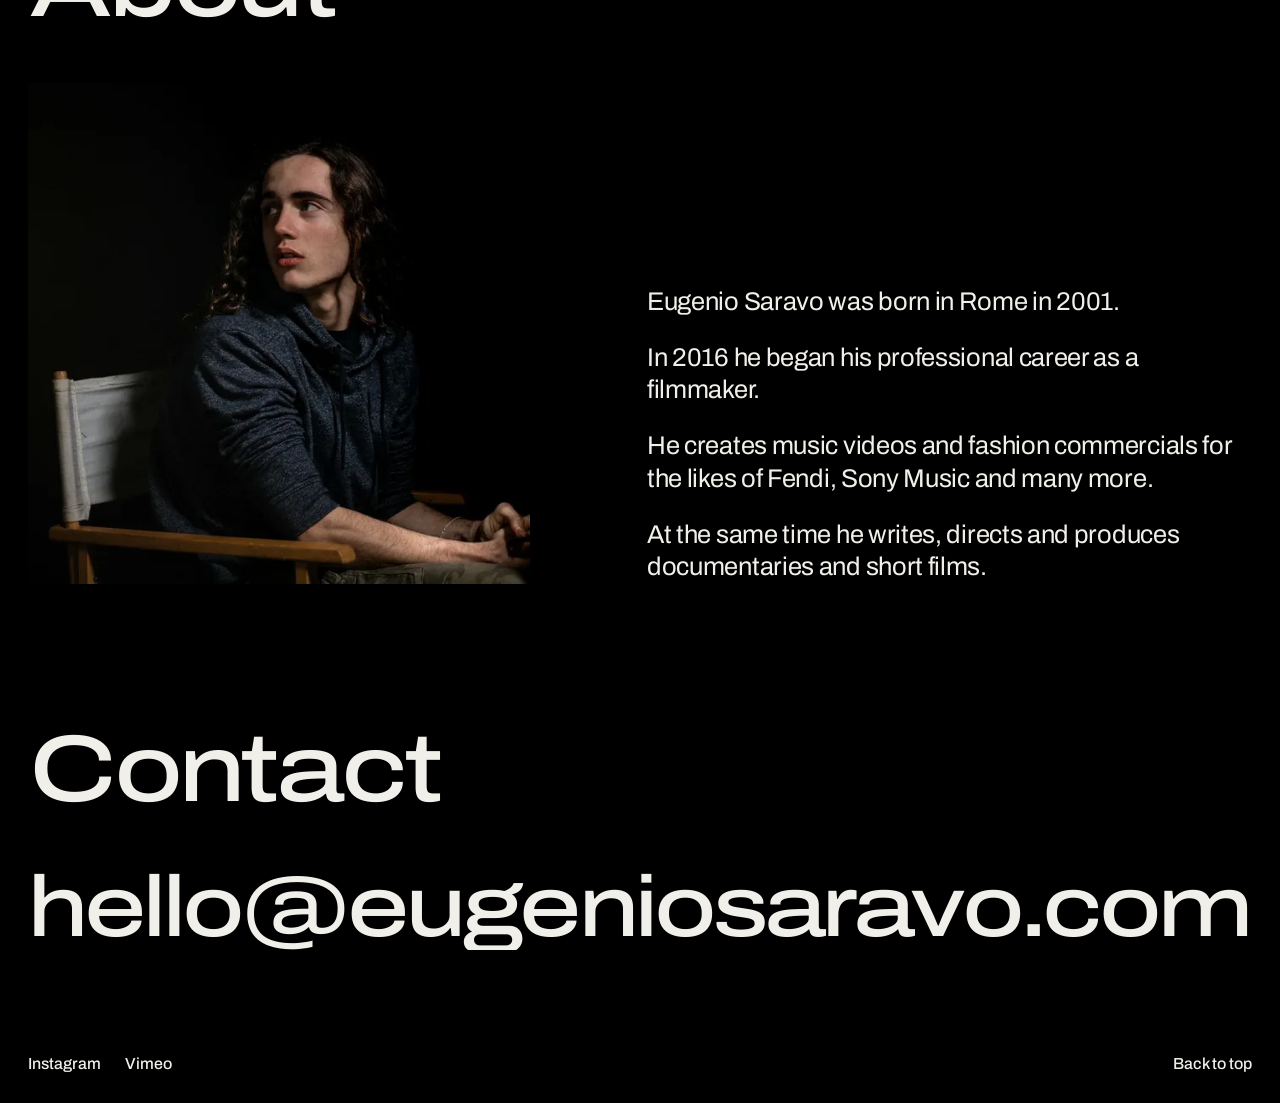
==== commit 733146a1: "Toglie Selected Work Co-Authored-By: Claude Opus 5.5 <noreply@anthropic.com> Claude-Session: https:/" ====
--- a/index.html
+++ b/index.html
@@ -36,7 +36,6 @@
   </div>
   <div id="work" class="work-anchor" data-header-from></div>
   <div class="stage">
-    <p class="stage-label display">Selected Work</p>
     <div class="stage-track">
       <a class="slide work-frame" id="new-balance" href="newbalancecorsiesistine/" data-stills='[["assets/img/nb-14-1080.webp","50% 62%"],["assets/img/nb-10-1080.webp","50% 45%"],["assets/img/nb-6-1080.webp","50% 50%"],["assets/img/nb-9-1080.webp","50% 18%"],["assets/img/nb-18-1080.webp","50% 60%"],["assets/img/nb-17-1080.webp","50% 72%"],["assets/img/nb-20-1080.webp","50% 50%"],["assets/img/nb-4-1080.webp","50% 25%"]]'>
         <img src="assets/img/nb-hero-1874.webp" srcset="assets/img/nb-hero-1000.webp 1000w, assets/img/nb-hero-1874.webp 1874w" sizes="max(100vw, 100svh)" width="1874" height="1874" alt="Sun ring against a deep blue sky, shot on 16mm film">
--- a/assets/site.css
+++ b/assets/site.css
@@ -126,14 +126,6 @@
 /* Main works: one full-screen stage, moved sideways */
 .work-anchor { height: 0; }
 .stage { position: sticky; top: 0; height: 100vh; height: 100svh; background: #000; }
-.stage-label {
-  position: absolute; z-index: 3;
-  top: calc(var(--margin) * .8 + 2.1rem); left: var(--margin);
-  color: #fff;
-  font-size: clamp(1.25rem, 2.1vw, 2rem); line-height: 1;
-  text-shadow: 0 0 14px rgba(0, 0, 0, .45);
-  pointer-events: none;
-}
 .stage-track {
   display: flex; height: 100%;
   overflow-x: auto; overflow-y: hidden;
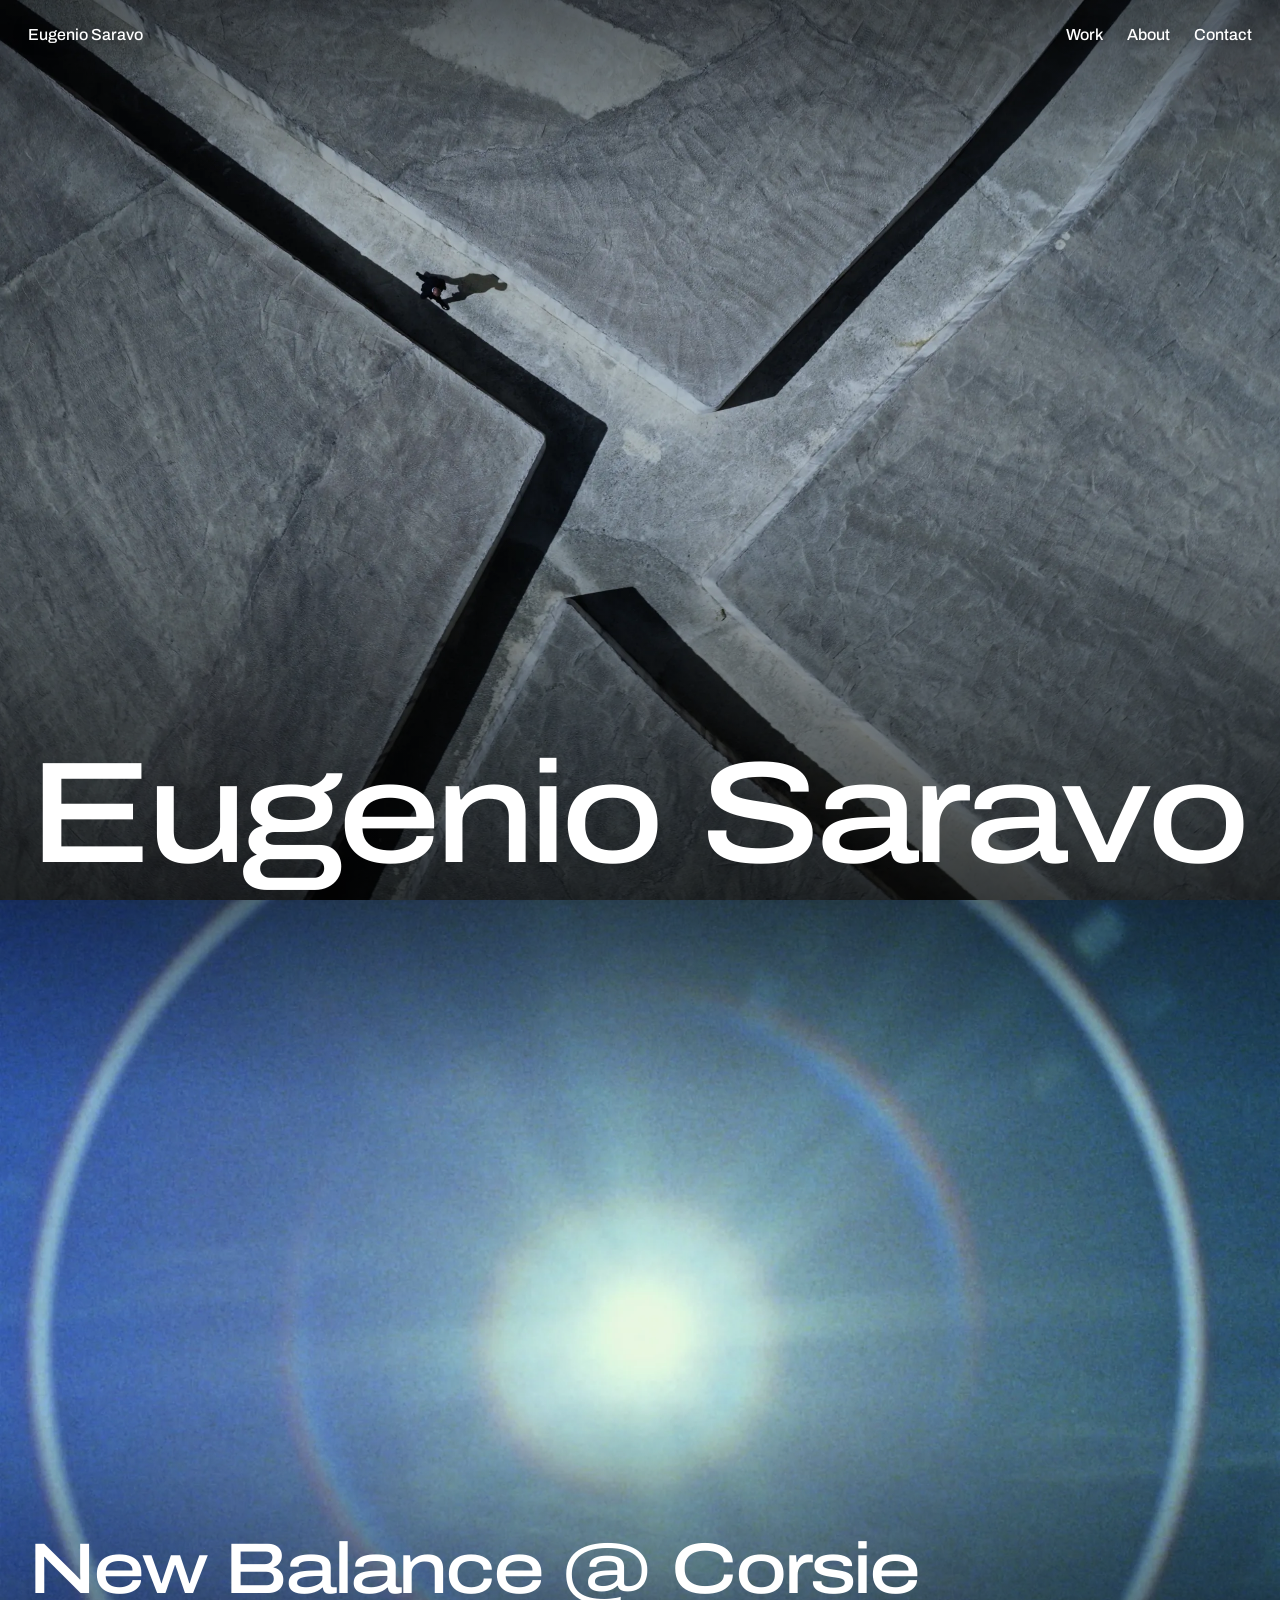
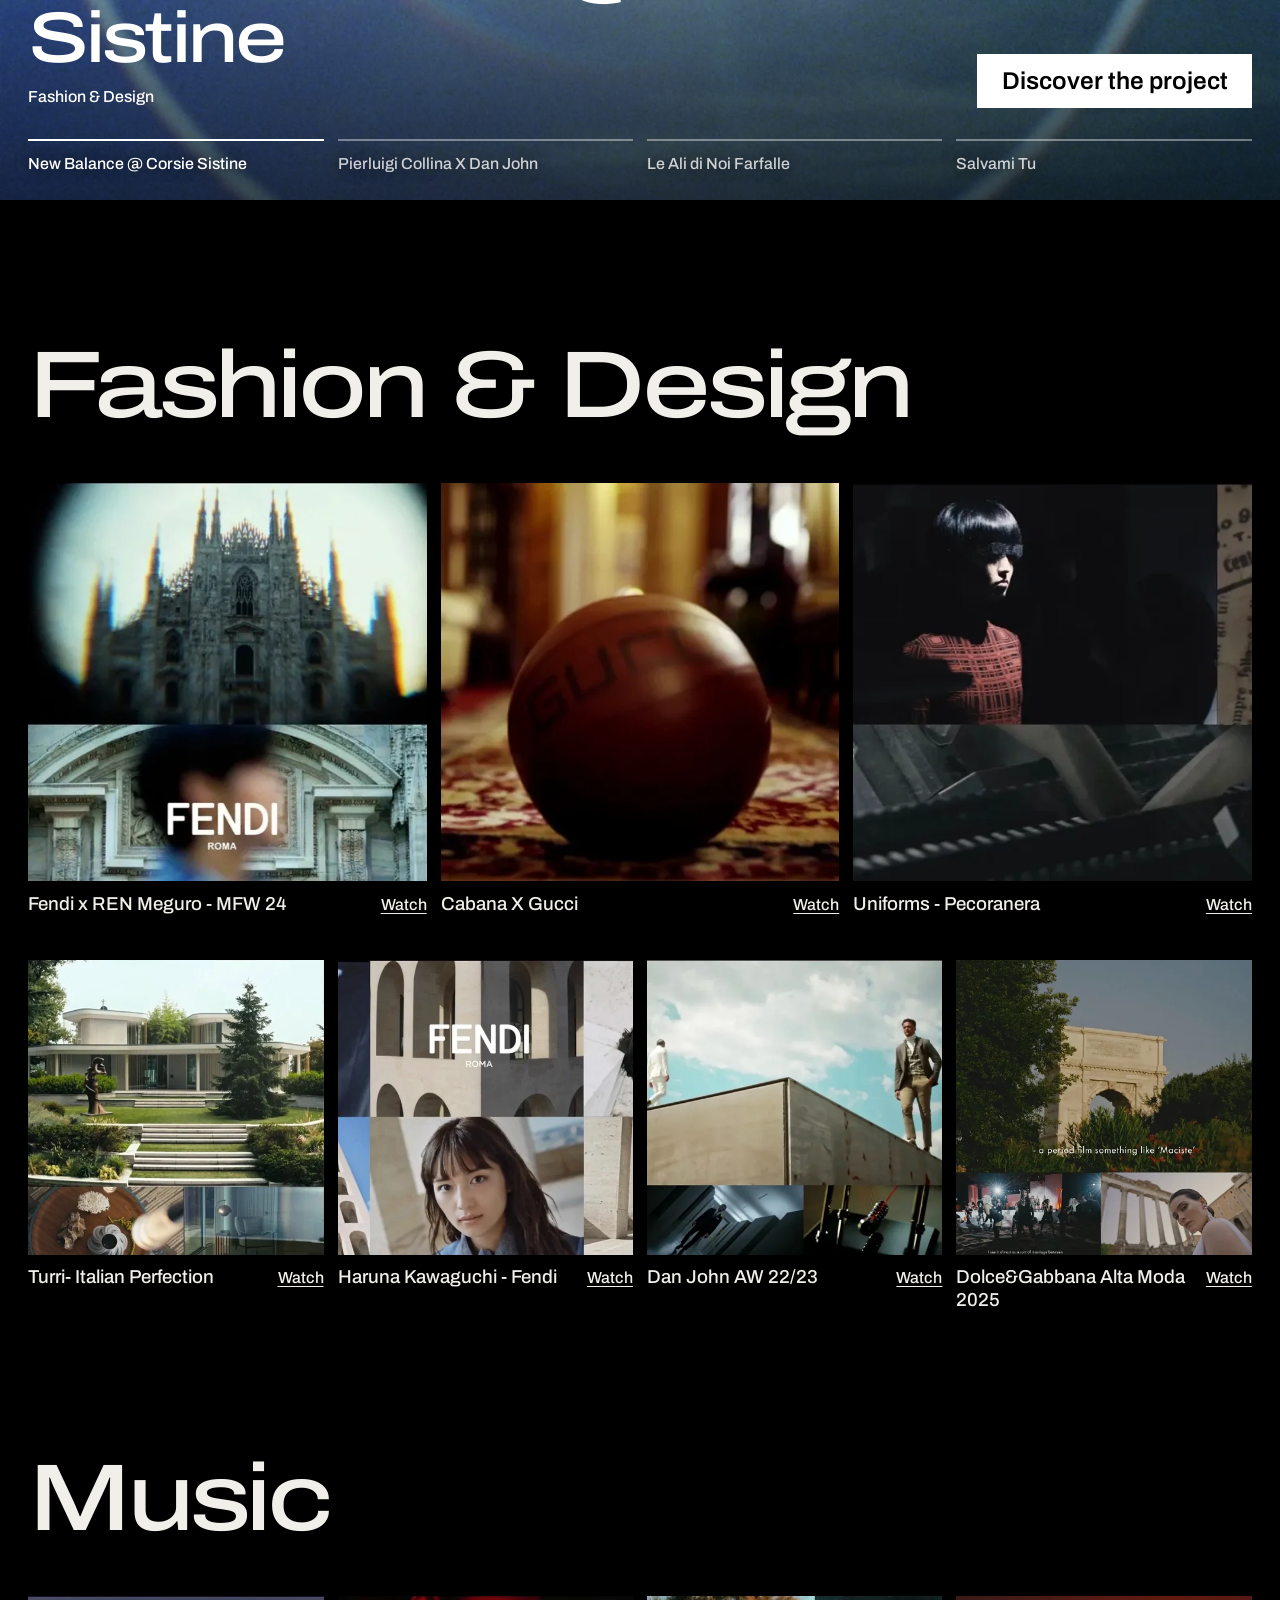
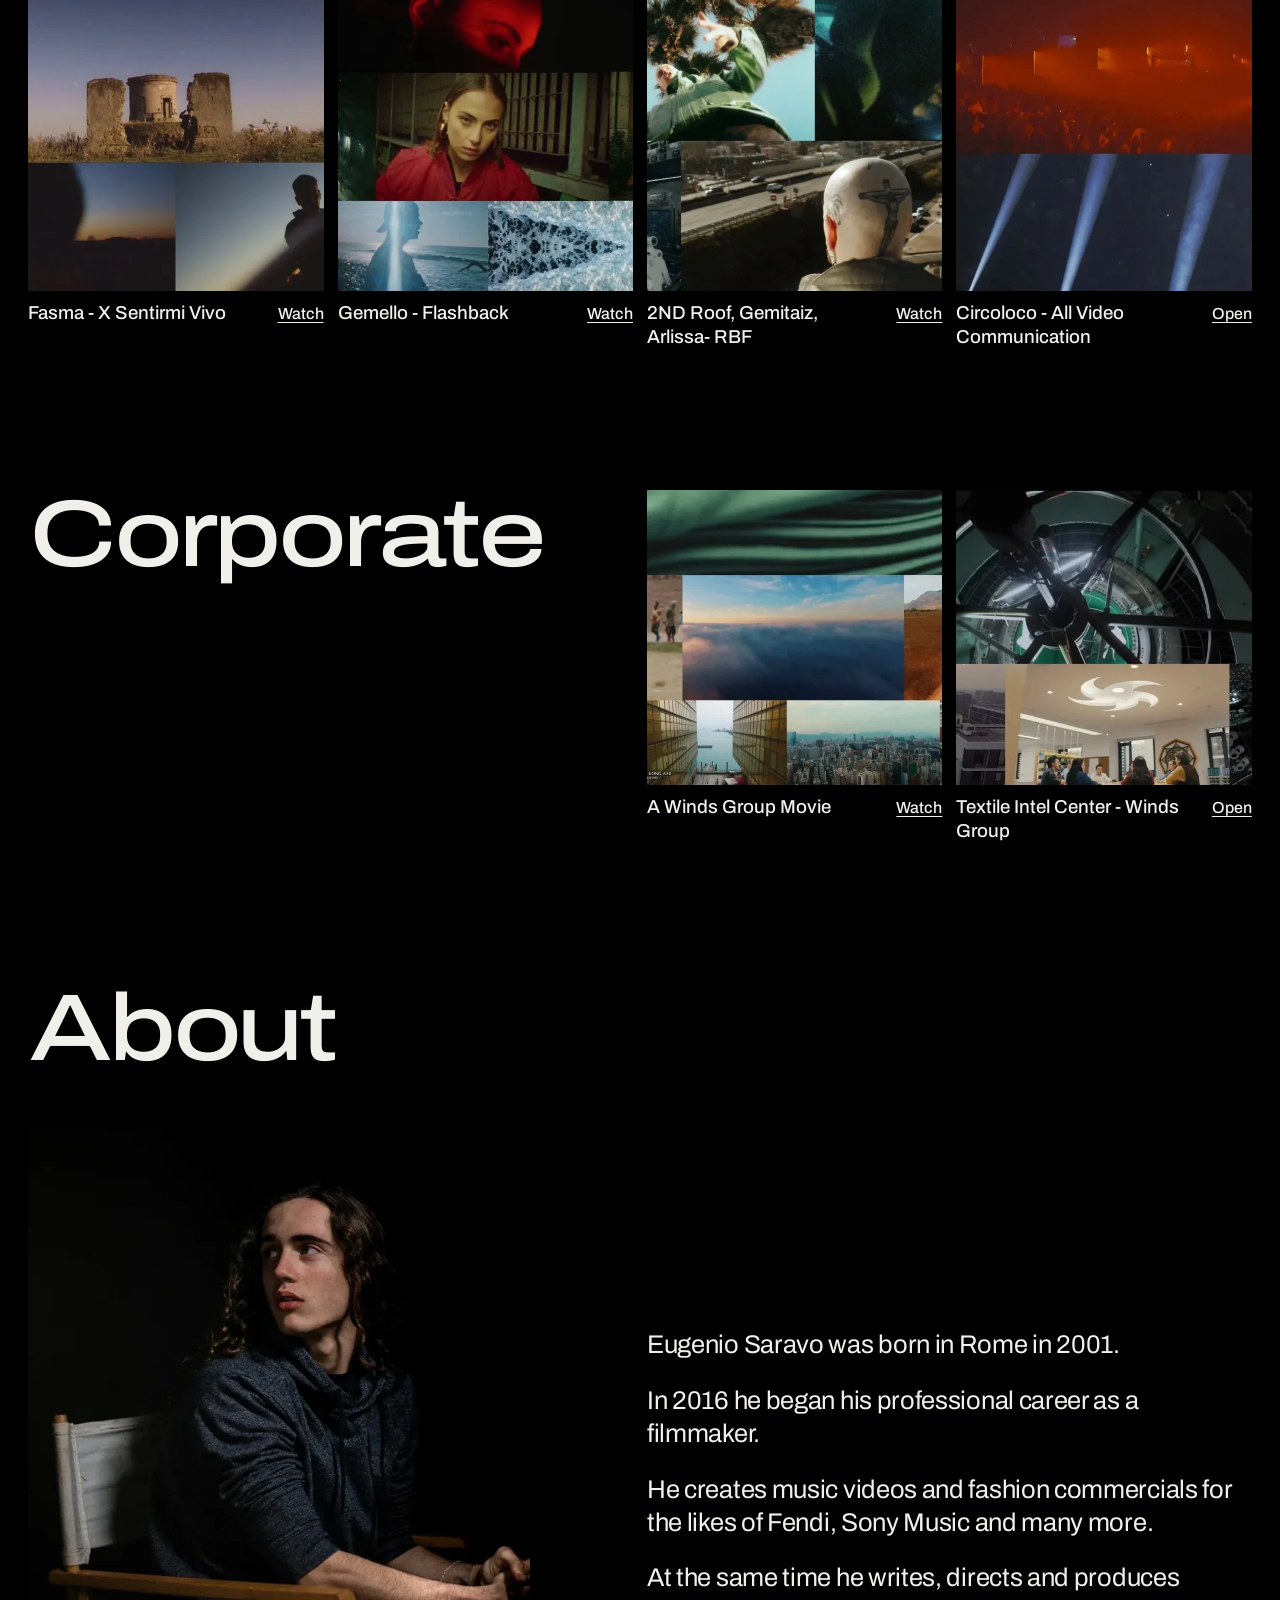
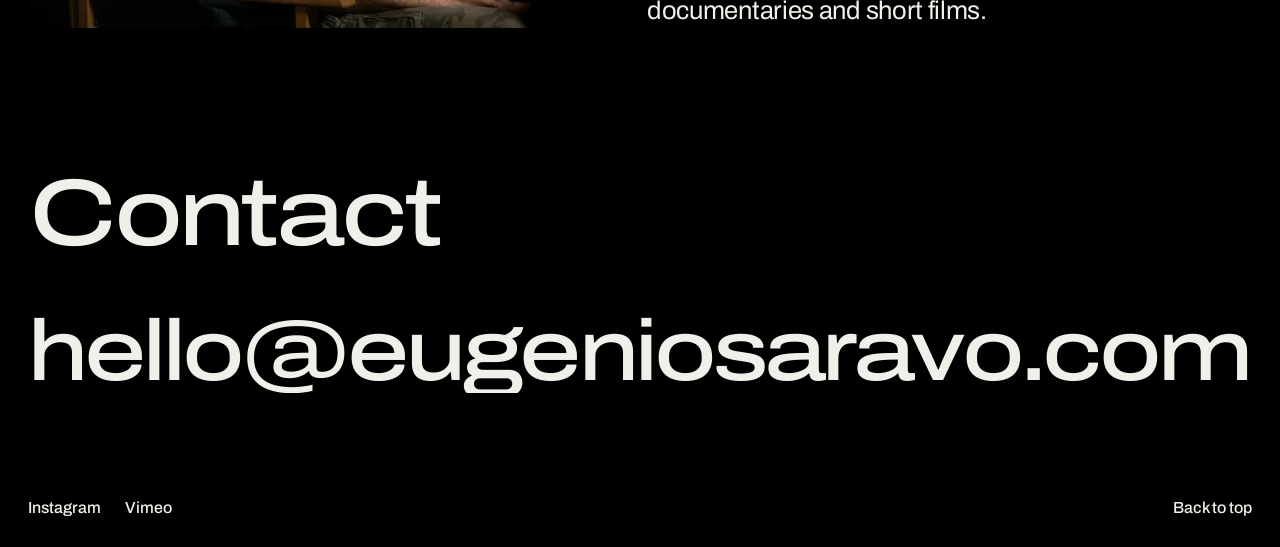
==== commit ce1d6f82: "Toglie due lavori e corregge i titoli lunghi su mobile Co-Authored-By: Claude Opus 5.5 <noreply@anth" ====
--- a/index.html
+++ b/index.html
@@ -14,7 +14,9 @@
 <meta property="og:url" content="https://www.eugeniosaravo.com/">
 <meta property="og:image" content="https://www.eugeniosaravo.com/assets/img/og.jpg">
 <meta name="twitter:card" content="summary_large_image">
+<link rel="icon" href="assets/favicon-32.png" sizes="32x32" type="image/png">
 <link rel="icon" href="assets/favicon.svg" type="image/svg+xml">
+<link rel="apple-touch-icon" href="assets/apple-touch-icon.png">
 <link rel="preload" href="assets/font/archivo-variable.woff2" as="font" type="font/woff2" crossorigin>
 <link rel="stylesheet" href="assets/site.css">
 <script>document.documentElement.className="js at-top";setTimeout(function(){document.documentElement.classList.add("ready")},1600)</script>
@@ -30,7 +32,7 @@
   </nav>
 </header>
 <div class="reel">
-  <div class="frame opening" data-frames="assets/img/operator-2001.webp,assets/img/ali-1-1440.webp,assets/img/salvami-3-1440.webp,assets/img/collina-eyes-3180.webp,assets/img/nb-14-1080.webp">
+  <div class="frame opening" data-frames="assets/img/operator-2001.webp,assets/img/ali-1-1440.webp,assets/img/salvami-2-1440.webp,assets/img/collina-eyes-3180.webp,assets/img/nb-14-1080.webp">
     <img src="assets/img/collina-aerial-3180.webp" srcset="assets/img/collina-aerial-1000.webp 1000w, assets/img/collina-aerial-3180.webp 3180w" sizes="max(100vw, 178svh)" width="3180" height="1780" alt="Seen from above, a lone figure walks along the white paths of a cracked concrete landscape" class="final" fetchpriority="high">
     <h1 class="display">Eugenio Saravo</h1>
   </div>
@@ -67,8 +69,8 @@
           <span class="go"><svg class="tri" viewBox="0 0 10 12" aria-hidden="true"><path d="M0 0l10 6-10 6z"/></svg>Watch</span>
         </div>
       </a>
-      <a class="slide work-frame" id="salvami-tu" href="https://vimeo.com/922493929/a770b4a8ac?share=copy" target="_blank" rel="noopener" data-stills='[["assets/img/salvami-2-1440.webp",""],["assets/img/salvami-4-1440.webp",""],["assets/img/salvami-6-1440.webp",""],["assets/img/salvami-8-1440.webp",""],["assets/img/salvami-5-1440.webp",""]]'>
-        <img src="assets/img/salvami-3-1440.webp" srcset="assets/img/salvami-3-800.webp 800w, assets/img/salvami-3-1440.webp 1440w" sizes="max(100vw, 133svh)" width="1440" height="1080" alt="A young woman facing the lens against a golden sky" loading="lazy" decoding="async">
+      <a class="slide work-frame" id="salvami-tu" href="https://vimeo.com/922493929/a770b4a8ac?share=copy" target="_blank" rel="noopener" data-stills='[["assets/img/salvami-3-1440.webp",""],["assets/img/salvami-4-1440.webp",""],["assets/img/salvami-6-1440.webp",""],["assets/img/salvami-8-1440.webp",""],["assets/img/salvami-5-1440.webp",""]]'>
+        <img src="assets/img/salvami-2-1440.webp" srcset="assets/img/salvami-2-800.webp 800w, assets/img/salvami-2-1440.webp 1440w" sizes="max(100vw, 133svh)" width="1440" height="1080" alt="A lone figure standing on a ridge against a golden, cloudy sky" loading="lazy" decoding="async">
         <div class="caption">
           <div>
             <h2 class="display">Salvami Tu</h2>
@@ -89,7 +91,7 @@
 <main>
   <section>
     <h2 class="section-title display">Fashion &amp; Design</h2>
-    <div class="grid">
+    <div class="grid grid--mosaic">
       <a class="square" href="https://www.instagram.com/reel/C3aE-mNror7/?igsh=aXl4ZG94aWh0bnRy" target="_blank" rel="noopener" aria-label="Watch Fendi x REN Meguro - MFW 24">
         <span class="thumb"><img src="assets/img/fendi-ren-meguro-891.webp" srcset="assets/img/fendi-ren-meguro-500.webp 500w, assets/img/fendi-ren-meguro-891.webp 891w" sizes="(max-width: 900px) 50vw, 33vw" width="891" height="891" alt="Collage of the Milan Duomo through a vignette and the Fendi Roma logo" loading="lazy" decoding="async"><span class="thumb-word display" aria-hidden="true">Watch</span></span>
         <span class="square-text"><h3>Fendi x REN Meguro - MFW 24</h3><span class="action">Watch</span></span>
@@ -103,27 +105,19 @@
         <span class="square-text"><h3>Uniforms - Pecoranera</h3><span class="action">Watch</span></span>
       </a>
       <a class="square" href="https://www.instagram.com/reel/DC68WoOq6BK/?obrf=MXVrNjJzMmpxbWFvZA==" target="_blank" rel="noopener" aria-label="Watch Turri- Italian Perfection">
-        <span class="thumb"><img src="assets/img/turri-884.webp" srcset="assets/img/turri-500.webp 500w, assets/img/turri-884.webp 884w" sizes="(max-width: 900px) 50vw, 33vw" width="884" height="884" alt="Modernist villa with a garden and stairs" loading="lazy" decoding="async"><span class="thumb-word display" aria-hidden="true">Watch</span></span>
+        <span class="thumb"><img src="assets/img/turri-884.webp" srcset="assets/img/turri-500.webp 500w, assets/img/turri-884.webp 884w" sizes="(max-width: 900px) 50vw, 25vw" width="884" height="884" alt="Modernist villa with a garden and stairs" loading="lazy" decoding="async"><span class="thumb-word display" aria-hidden="true">Watch</span></span>
         <span class="square-text"><h3>Turri- Italian Perfection</h3><span class="action">Watch</span></span>
       </a>
-      <a class="square" href="https://www.instagram.com/reel/C8rYs9Yt7Yf/?igsh=YWkxMjFoazBiOWZs" target="_blank" rel="noopener" aria-label="Watch Conchiglie - Pecoranera">
-        <span class="thumb"><img src="assets/img/conchiglie-pecoranera-890.webp" srcset="assets/img/conchiglie-pecoranera-500.webp 500w, assets/img/conchiglie-pecoranera-890.webp 890w" sizes="(max-width: 900px) 50vw, 33vw" width="890" height="890" alt="Dancers tangled together in dark teal light" loading="lazy" decoding="async"><span class="thumb-word display" aria-hidden="true">Watch</span></span>
-        <span class="square-text"><h3>Conchiglie - Pecoranera</h3><span class="action">Watch</span></span>
-      </a>
       <a class="square" href="https://www.instagram.com/reel/Cp2JrOoqSal/?igshid=MzRlODBiNWFlZA==" target="_blank" rel="noopener" aria-label="Watch Haruna Kawaguchi - Fendi">
-        <span class="thumb"><img src="assets/img/haruna-fendi-881.webp" srcset="assets/img/haruna-fendi-500.webp 500w, assets/img/haruna-fendi-881.webp 881w" sizes="(max-width: 900px) 50vw, 33vw" width="881" height="881" alt="Haruna Kawaguchi at the Palazzo della Civiltà with the Fendi logo" loading="lazy" decoding="async"><span class="thumb-word display" aria-hidden="true">Watch</span></span>
+        <span class="thumb"><img src="assets/img/haruna-fendi-881.webp" srcset="assets/img/haruna-fendi-500.webp 500w, assets/img/haruna-fendi-881.webp 881w" sizes="(max-width: 900px) 50vw, 25vw" width="881" height="881" alt="Haruna Kawaguchi at the Palazzo della Civiltà with the Fendi logo" loading="lazy" decoding="async"><span class="thumb-word display" aria-hidden="true">Watch</span></span>
         <span class="square-text"><h3>Haruna Kawaguchi - Fendi</h3><span class="action">Watch</span></span>
       </a>
       <a class="square" href="https://www.instagram.com/p/CkisD8iIQ0V/" target="_blank" rel="noopener" aria-label="Watch Dan John AW 22/23">
-        <span class="thumb"><img src="assets/img/dan-john-aw2223-893.webp" srcset="assets/img/dan-john-aw2223-500.webp 500w, assets/img/dan-john-aw2223-893.webp 893w" sizes="(max-width: 900px) 50vw, 33vw" width="893" height="893" alt="Men in tailoring standing on a concrete wall against the sky" loading="lazy" decoding="async"><span class="thumb-word display" aria-hidden="true">Watch</span></span>
+        <span class="thumb"><img src="assets/img/dan-john-aw2223-893.webp" srcset="assets/img/dan-john-aw2223-500.webp 500w, assets/img/dan-john-aw2223-893.webp 893w" sizes="(max-width: 900px) 50vw, 25vw" width="893" height="893" alt="Men in tailoring standing on a concrete wall against the sky" loading="lazy" decoding="async"><span class="thumb-word display" aria-hidden="true">Watch</span></span>
         <span class="square-text"><h3>Dan John AW 22/23</h3><span class="action">Watch</span></span>
       </a>
-      <a class="square" href="https://www.instagram.com/reel/CrVfDtxqZqF/?igshid=MTc4MmM1YmI2Ng==" target="_blank" rel="noopener" aria-label="Watch Highsnobiety - Fendi">
-        <span class="thumb"><img src="assets/img/highsnobiety-fendi-865.webp" srcset="assets/img/highsnobiety-fendi-500.webp 500w, assets/img/highsnobiety-fendi-865.webp 865w" sizes="(max-width: 900px) 50vw, 33vw" width="865" height="865" alt="Teal Fendi bag and travertine arches" loading="lazy" decoding="async"><span class="thumb-word display" aria-hidden="true">Watch</span></span>
-        <span class="square-text"><h3>Highsnobiety - Fendi</h3><span class="action">Watch</span></span>
-      </a>
       <a class="square" href="https://youtu.be/JlE-Nk8dfaM?si=cuBN1_c1lMk22ZZp" target="_blank" rel="noopener" aria-label="Watch Dolce&amp;Gabbana Alta Moda 2025">
-        <span class="thumb"><img src="assets/img/dg-alta-moda-1080.webp" srcset="assets/img/dg-alta-moda-500.webp 500w, assets/img/dg-alta-moda-1080.webp 1080w" sizes="(max-width: 900px) 50vw, 33vw" width="1080" height="1080" alt="Arch of Titus at dusk with frames from the show" loading="lazy" decoding="async"><span class="thumb-word display" aria-hidden="true">Watch</span></span>
+        <span class="thumb"><img src="assets/img/dg-alta-moda-1080.webp" srcset="assets/img/dg-alta-moda-500.webp 500w, assets/img/dg-alta-moda-1080.webp 1080w" sizes="(max-width: 900px) 50vw, 25vw" width="1080" height="1080" alt="Arch of Titus at dusk with frames from the show" loading="lazy" decoding="async"><span class="thumb-word display" aria-hidden="true">Watch</span></span>
         <span class="square-text"><h3>Dolce&amp;Gabbana Alta Moda 2025</h3><span class="action">Watch</span></span>
       </a>
     </div>
--- a/assets/site.css
+++ b/assets/site.css
@@ -170,6 +170,9 @@
 }
 .grid--four { grid-template-columns: repeat(4, minmax(0, 1fr)); }
 .grid > .section-title { grid-column: span 2; margin: 0; }
+.grid--mosaic { grid-template-columns: repeat(12, minmax(0, 1fr)); }
+.grid--mosaic .square { grid-column: span 3; }
+.grid--mosaic .square:nth-child(-n+3) { grid-column: span 4; }
 
 .thumb { position: relative; display: block; }
 .square img { width: 100%; height: auto; aspect-ratio: 1; object-fit: cover; }
@@ -182,7 +185,7 @@
   display: flex; justify-content: space-between; align-items: baseline; gap: 1rem;
   margin-top: .7rem;
 }
-.square-text h3 { min-width: 0; margin: 0; }
+.square-text h3 { min-width: 0; margin: 0; overflow-wrap: anywhere; }
 .action { flex: none; font-weight: 500; text-decoration: underline; text-underline-offset: .2em; }
 @media (hover: hover) {
   .square img { transition: filter .15s linear; }
@@ -284,6 +287,10 @@
 @media (max-width: 900px) {
   .grid { grid-template-columns: repeat(2, minmax(0, 1fr)); }
   .grid--four { grid-template-columns: repeat(2, minmax(0, 1fr)); }
+  .grid--mosaic { grid-template-columns: repeat(2, minmax(0, 1fr)); }
+  .grid--mosaic .square, .grid--mosaic .square:nth-child(-n+3) { grid-column: auto; }
+  .square-text { display: block; }
+  .square-text .action { display: inline-block; margin-top: .2rem; }
   .about-grid img { grid-column: 1 / span 9; }
   .about-text { grid-column: 1 / -1; }
   .project-intro h2, .project-intro div { grid-column: 1 / -1; }
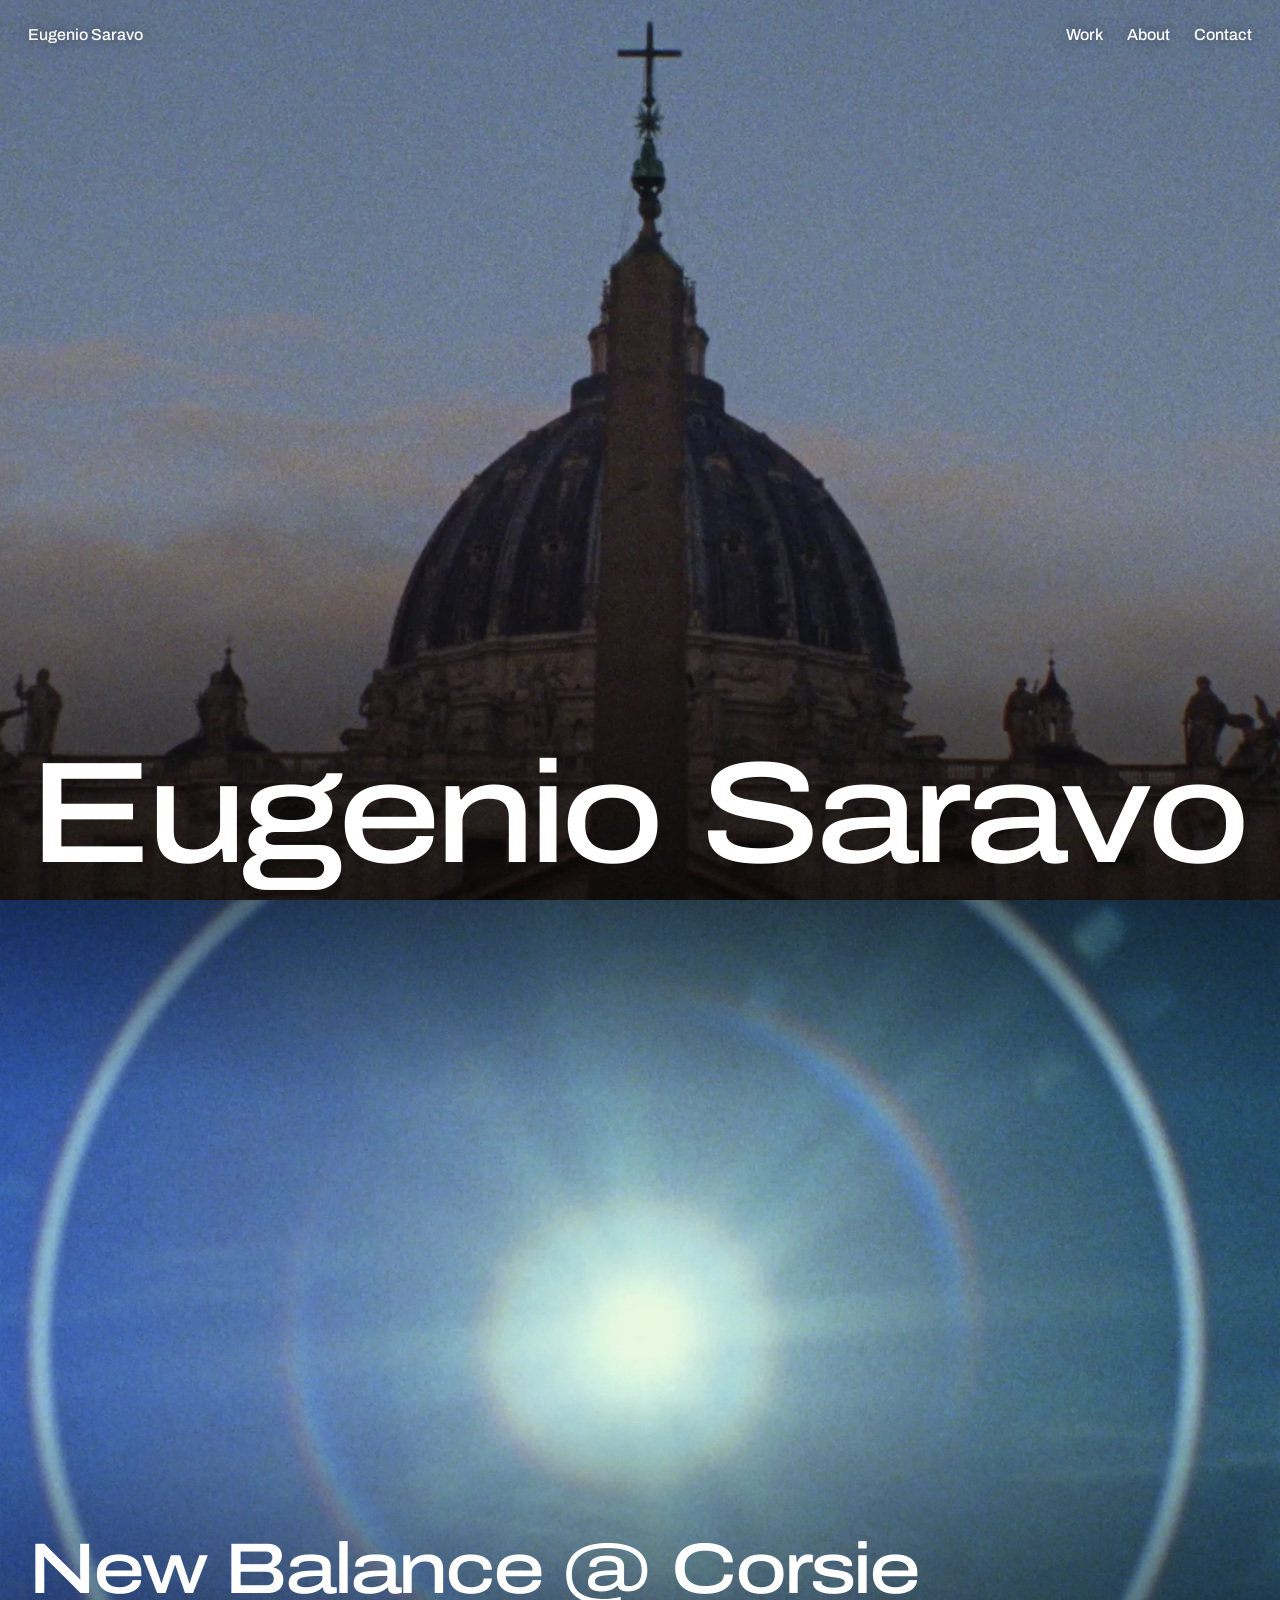
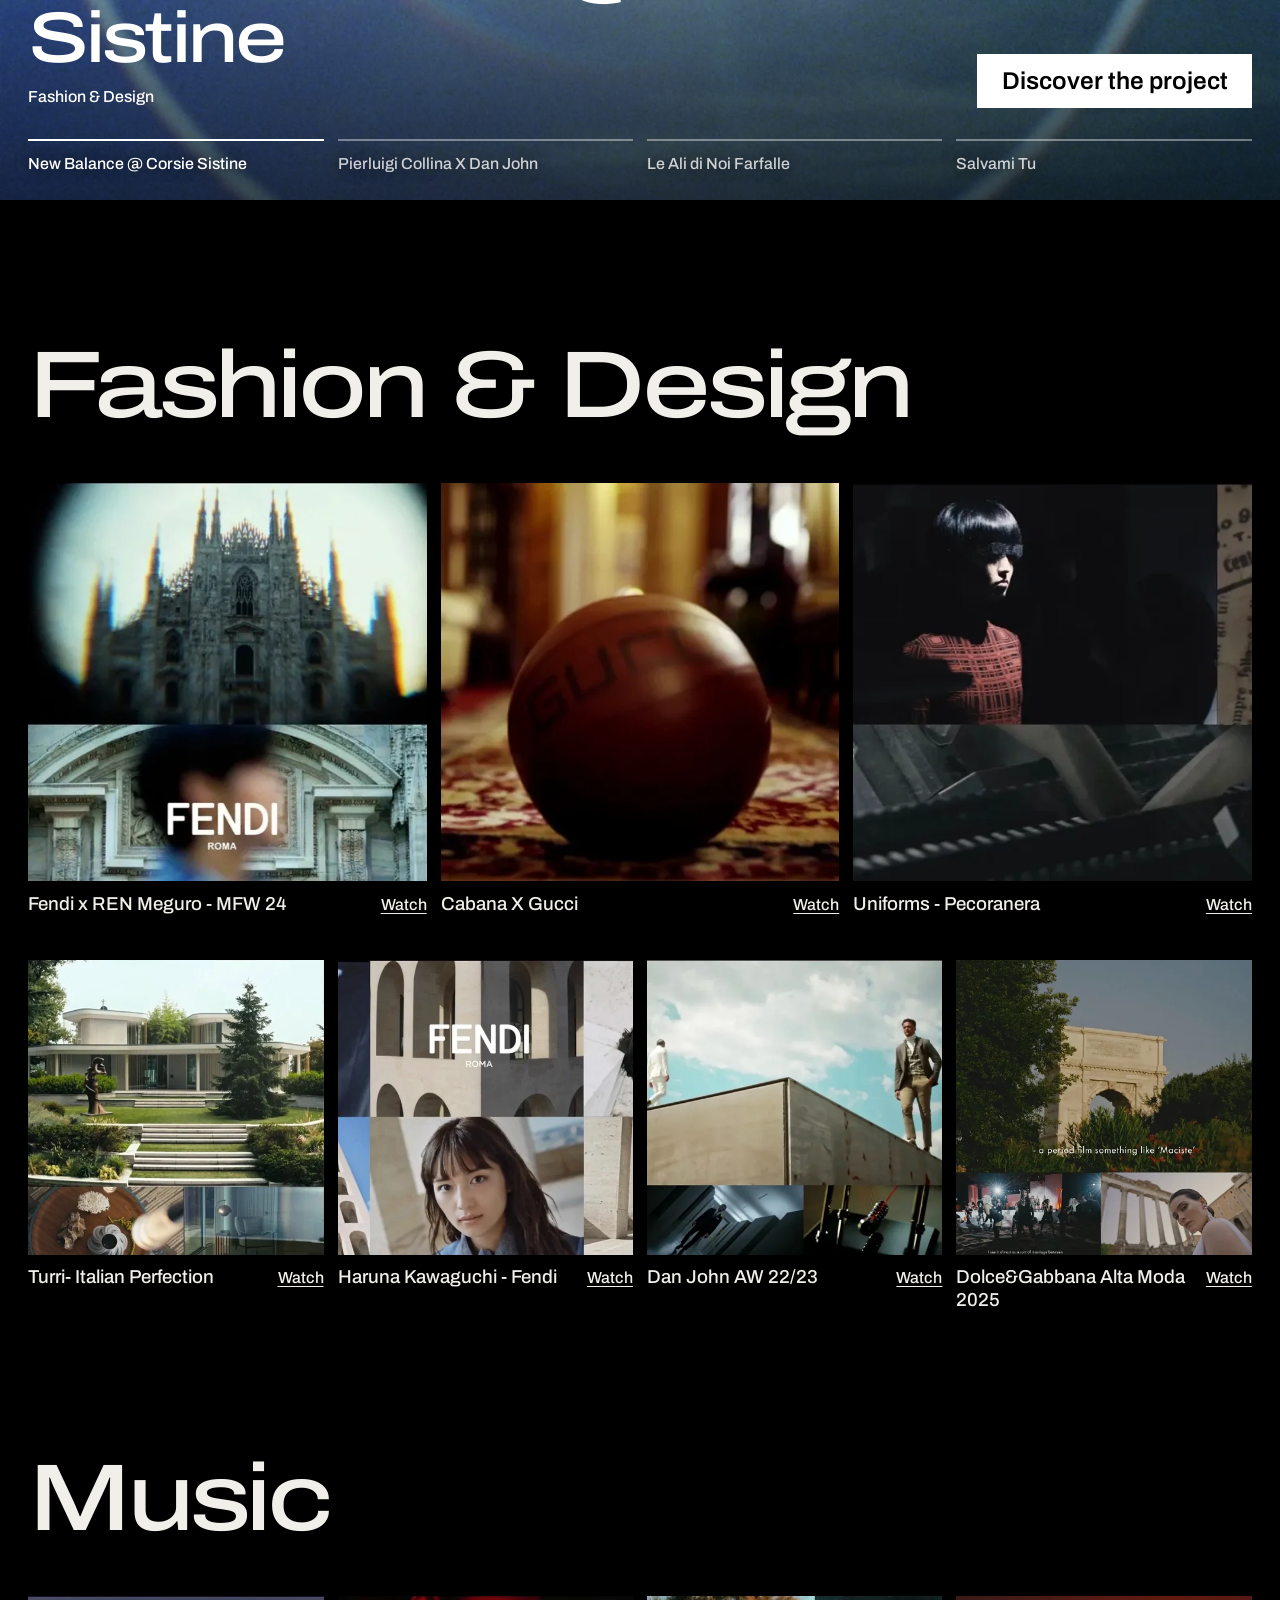
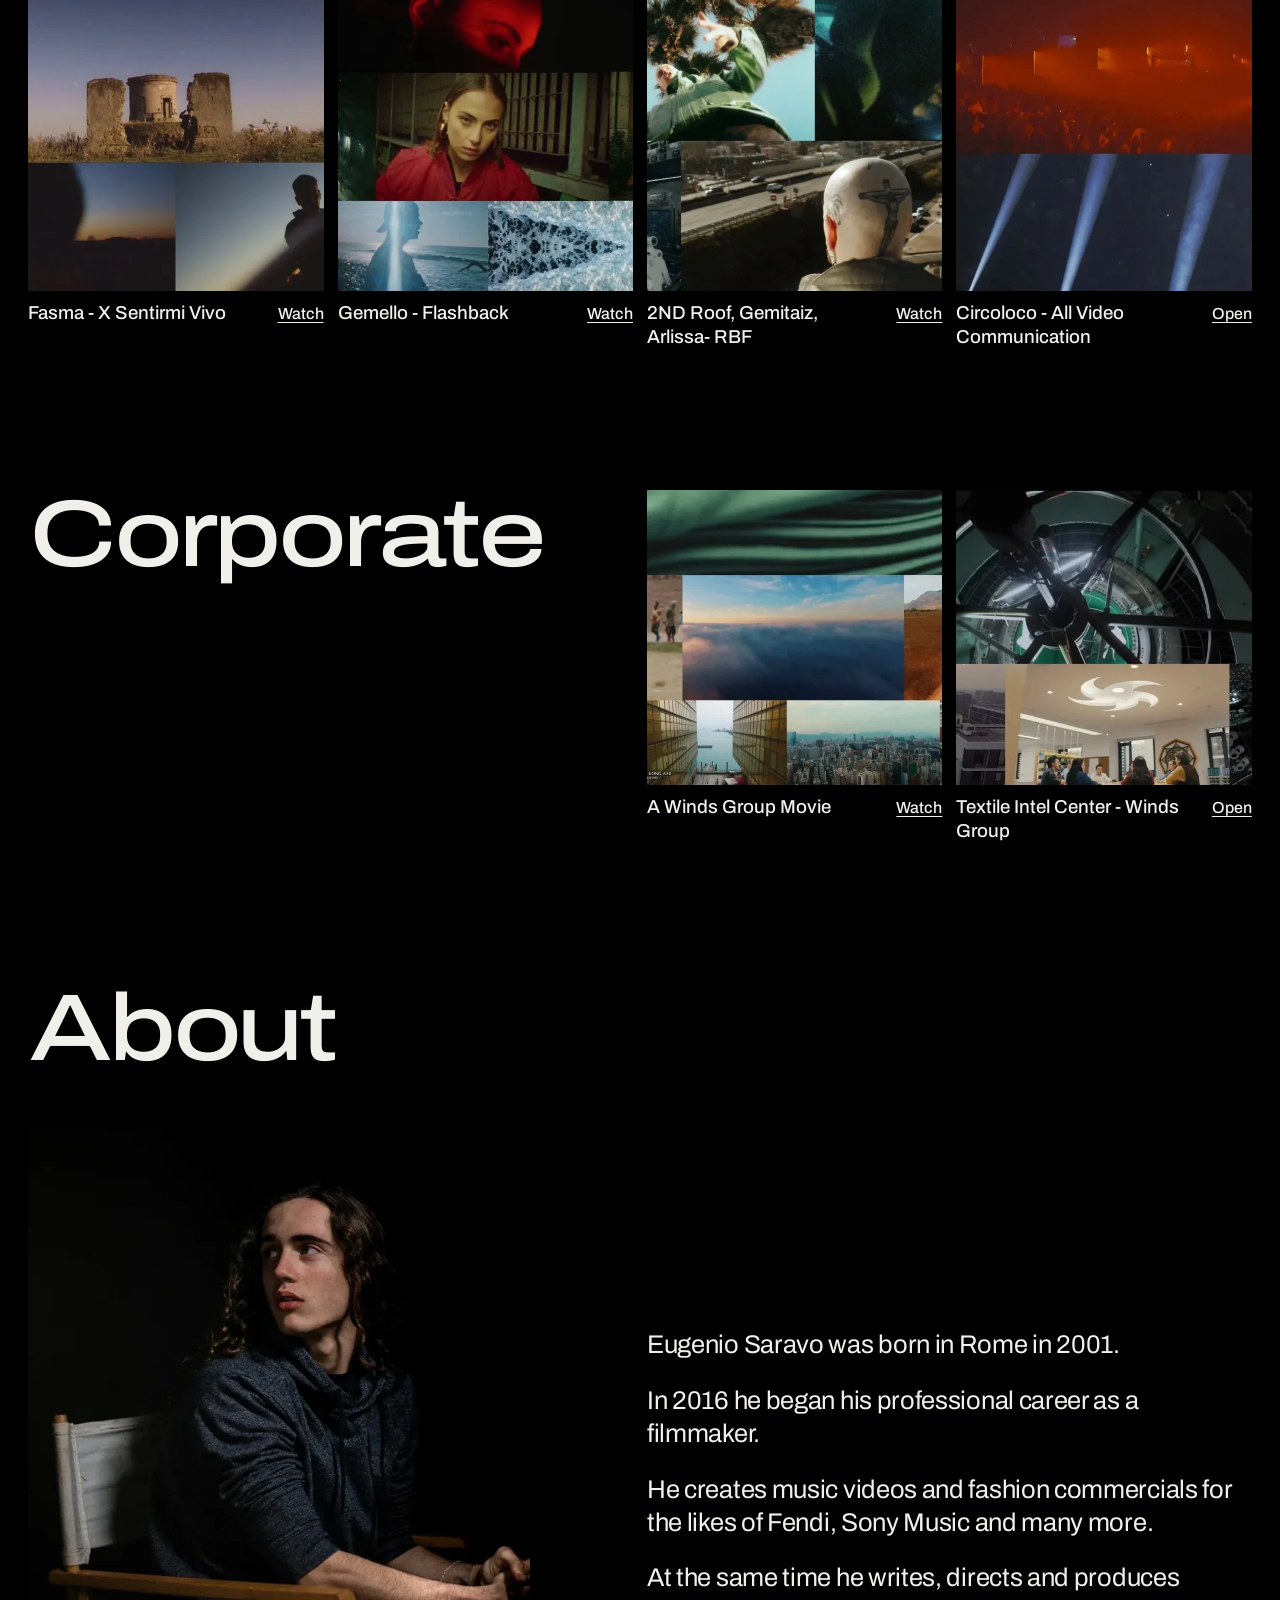
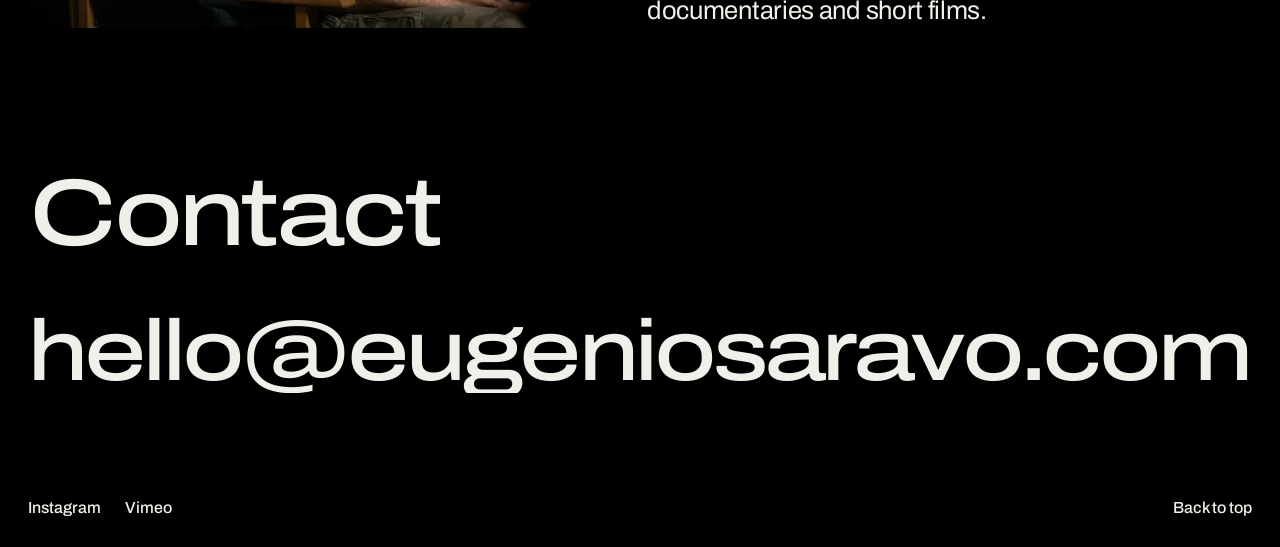
==== commit 73516c44: "Forza i browser a usare gli ultimi file di stile Co-Authored-By: Claude Opus 5.5 <noreply@anthropic." ====
--- a/index.html
+++ b/index.html
@@ -18,7 +18,7 @@
 <link rel="icon" href="assets/favicon.svg" type="image/svg+xml">
 <link rel="apple-touch-icon" href="assets/apple-touch-icon.png">
 <link rel="preload" href="assets/font/archivo-variable.woff2" as="font" type="font/woff2" crossorigin>
-<link rel="stylesheet" href="assets/site.css">
+<link rel="stylesheet" href="assets/site.css?v=38e2c8e6">
 <script>document.documentElement.className="js at-top";setTimeout(function(){document.documentElement.classList.add("ready")},1600)</script>
 </head>
 <body id="top">
@@ -188,6 +188,6 @@
   <div class="player-stage"></div>
   <a class="player-out" target="_blank" rel="noopener"></a>
 </dialog>
-<script src="assets/site.js" defer></script>
+<script src="assets/site.js?v=38e2c8e6" defer></script>
 </body>
 </html>
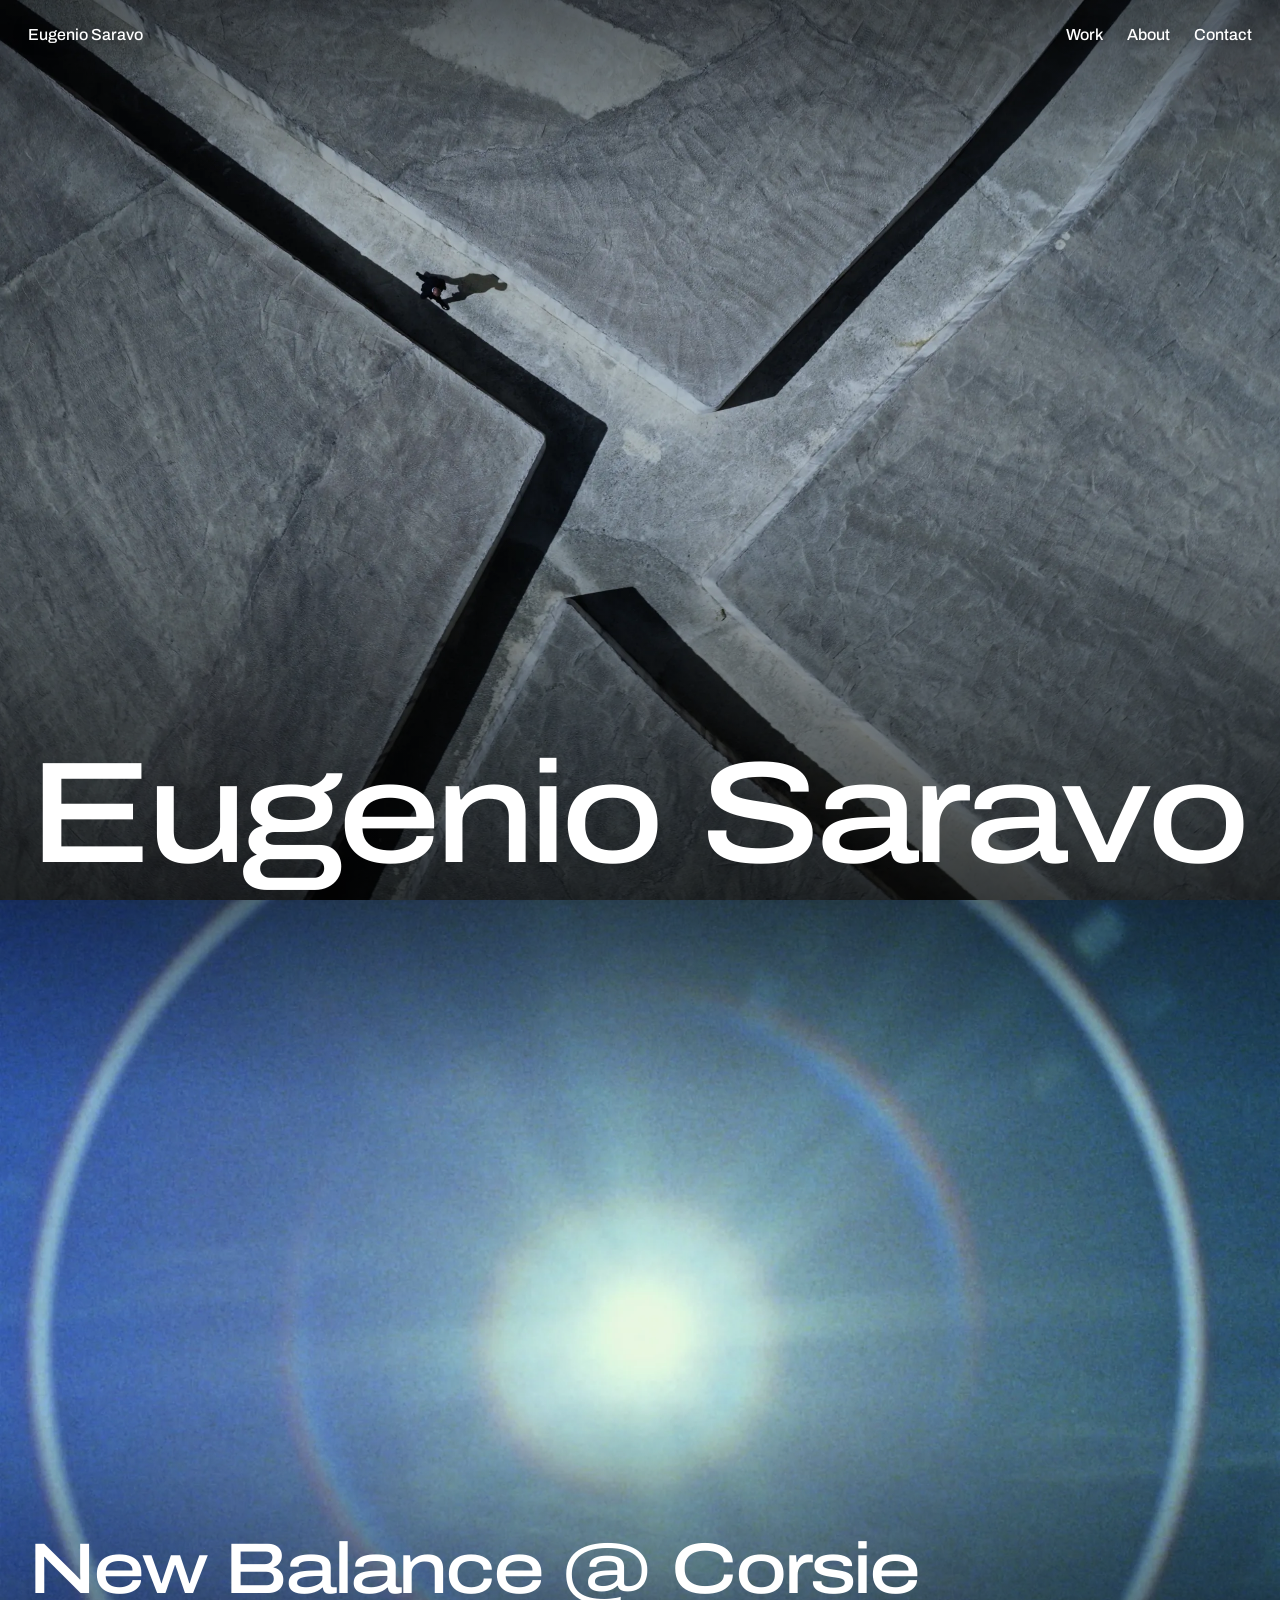
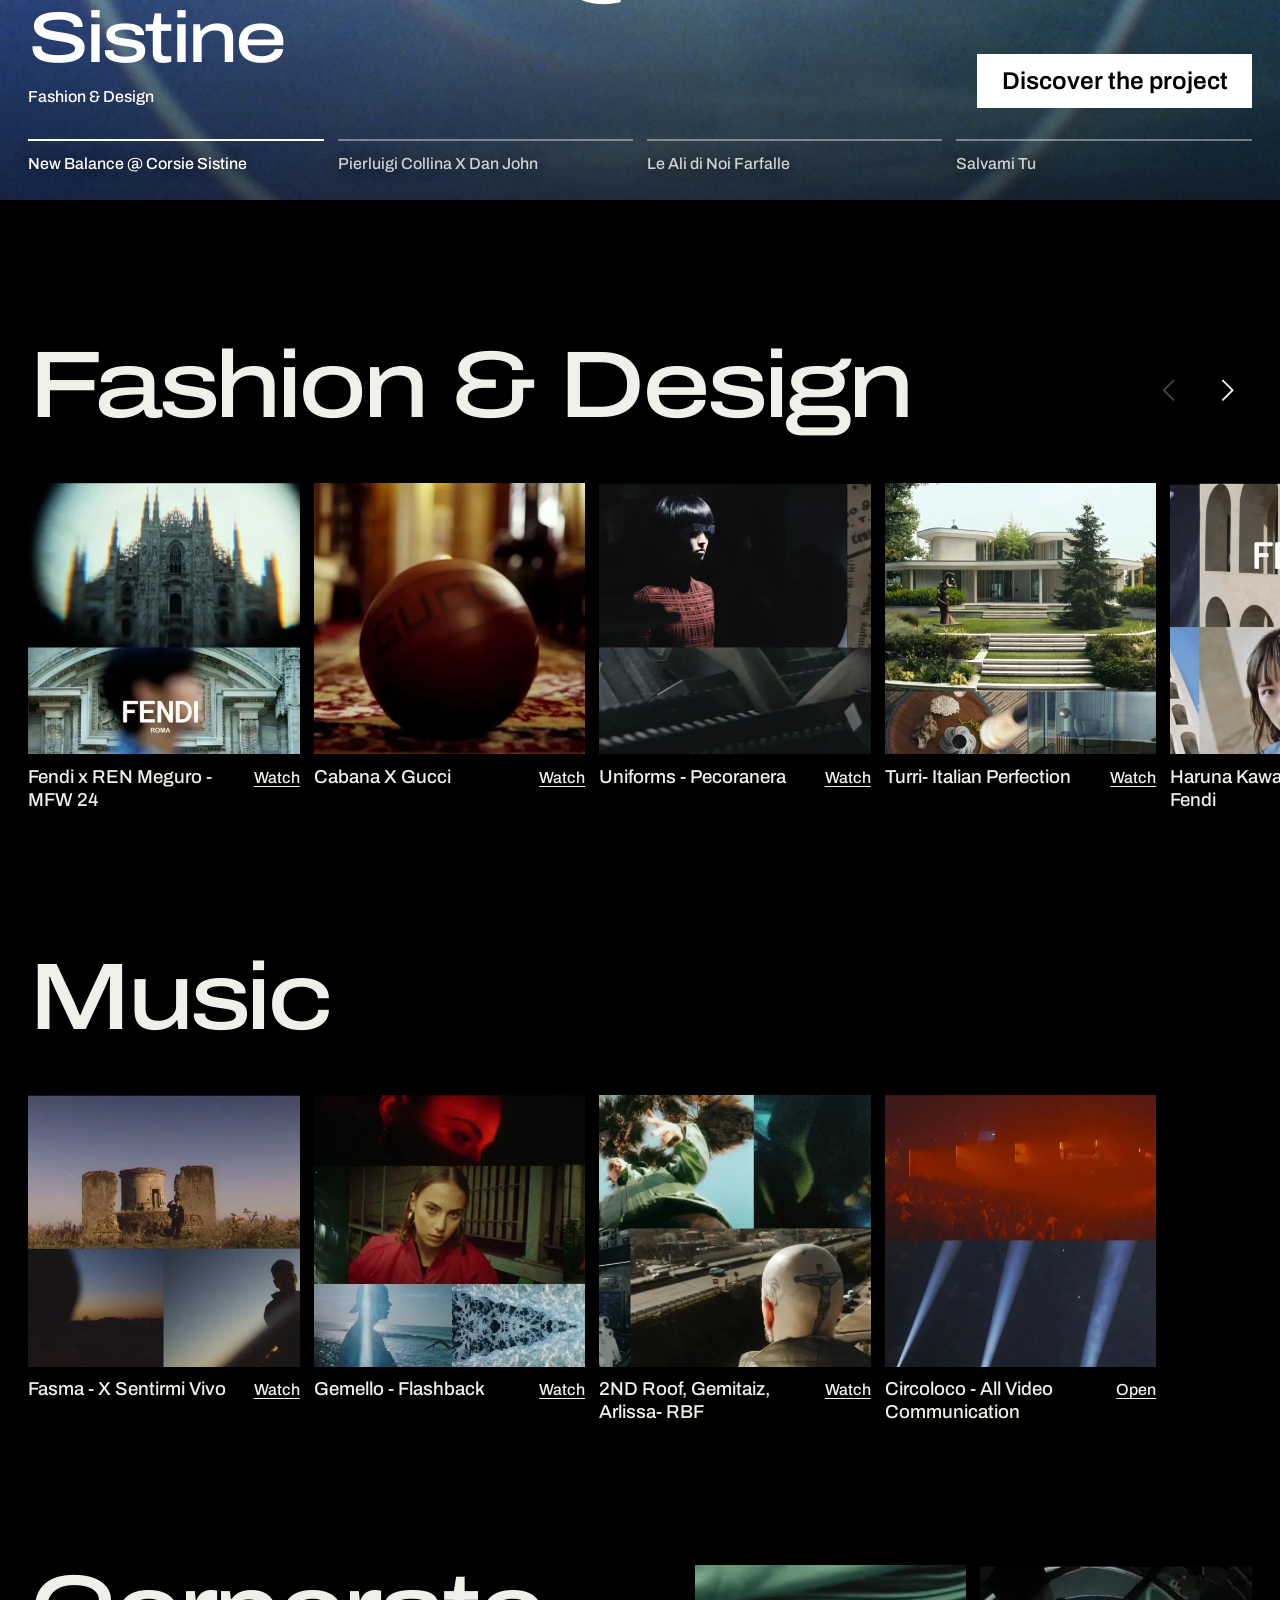
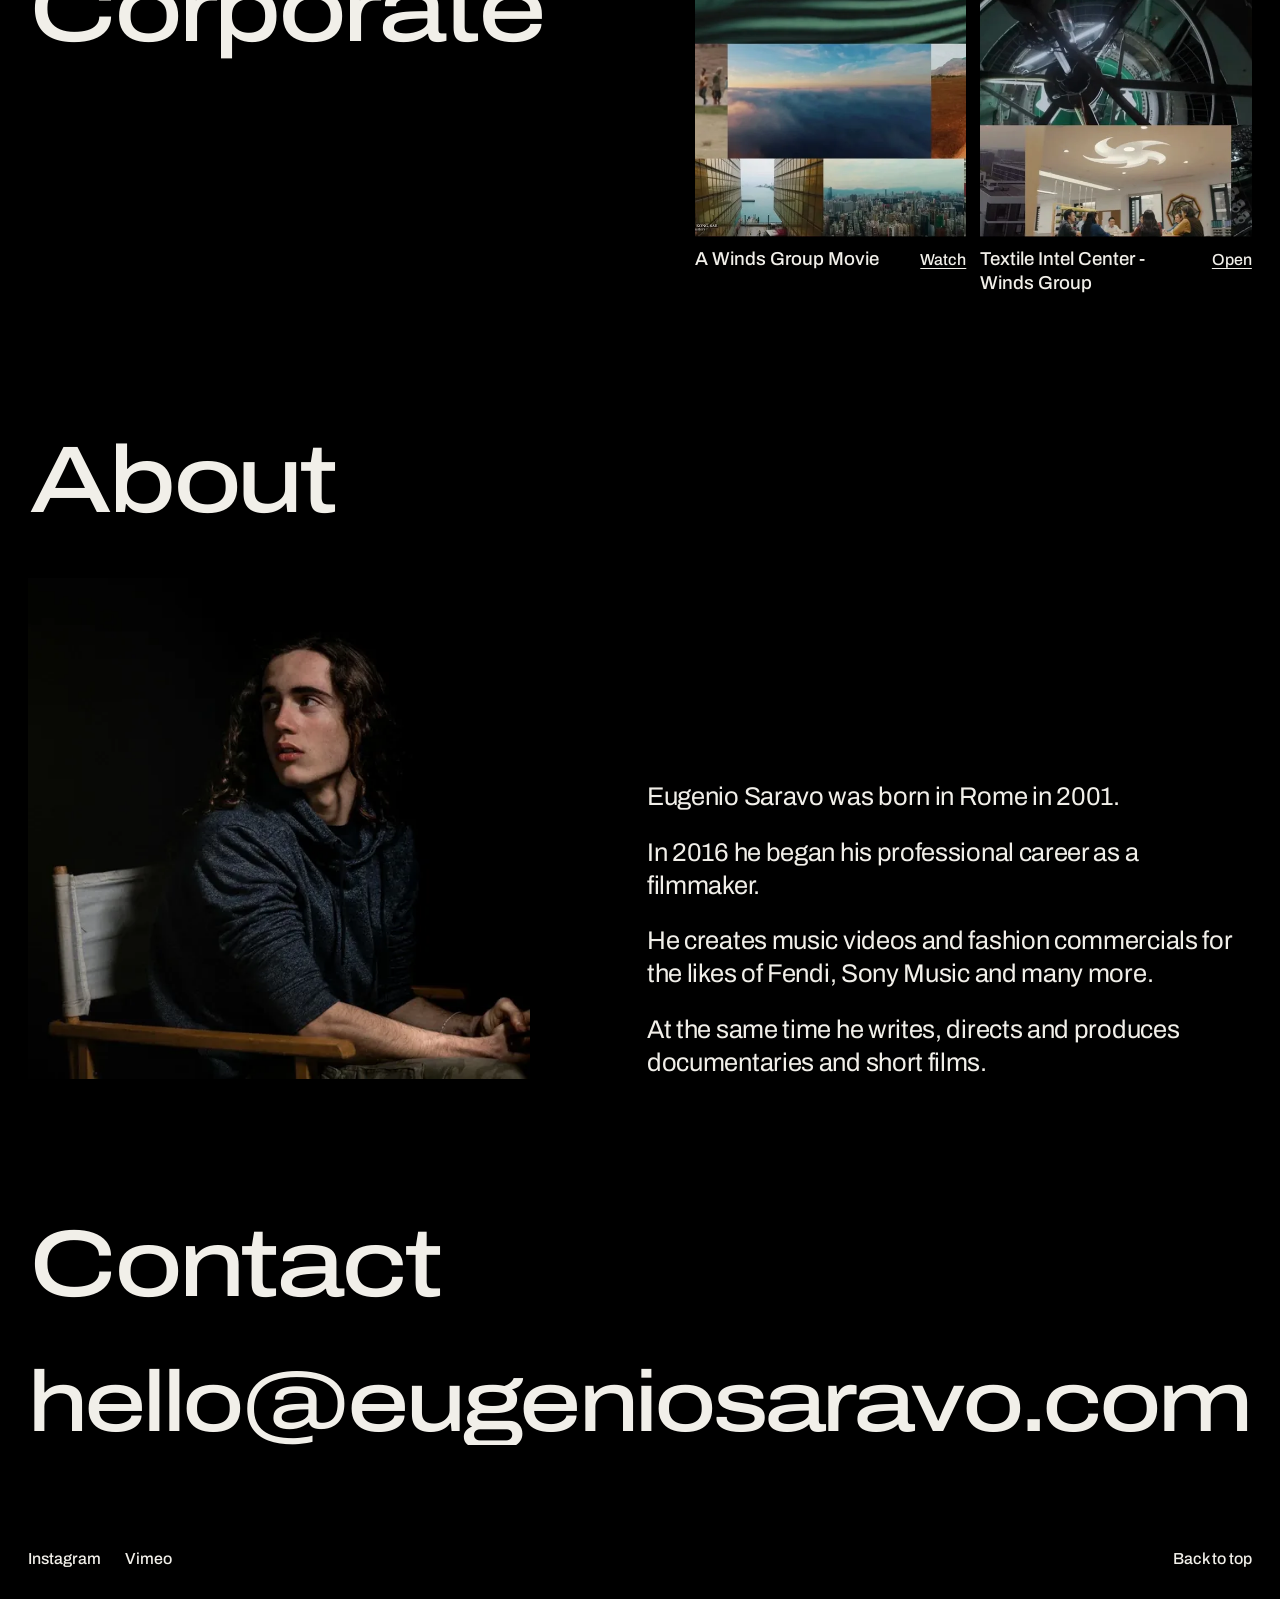
==== commit 755a6d9c: "Anche da computer una riga di lavori per sezione, con le frecce Co-Authored-By: Claude Opus 5.5 <nor" ====
--- a/index.html
+++ b/index.html
@@ -18,7 +18,7 @@
 <link rel="icon" href="assets/favicon.svg" type="image/svg+xml">
 <link rel="apple-touch-icon" href="assets/apple-touch-icon.png">
 <link rel="preload" href="assets/font/archivo-variable.woff2" as="font" type="font/woff2" crossorigin>
-<link rel="stylesheet" href="assets/site.css?v=38e2c8e6">
+<link rel="stylesheet" href="assets/site.css?v=1190dbb1">
 <script>document.documentElement.className="js at-top";setTimeout(function(){document.documentElement.classList.add("ready")},1600)</script>
 </head>
 <body id="top">
@@ -91,69 +91,71 @@
 <main>
   <section>
     <h2 class="section-title display">Fashion &amp; Design</h2>
-    <div class="grid grid--mosaic">
+    <div class="grid">
       <a class="square" href="https://www.instagram.com/reel/C3aE-mNror7/?igsh=aXl4ZG94aWh0bnRy" target="_blank" rel="noopener" aria-label="Watch Fendi x REN Meguro - MFW 24">
-        <span class="thumb"><img src="assets/img/fendi-ren-meguro-891.webp" srcset="assets/img/fendi-ren-meguro-500.webp 500w, assets/img/fendi-ren-meguro-891.webp 891w" sizes="(max-width: 900px) 50vw, 33vw" width="891" height="891" alt="Collage of the Milan Duomo through a vignette and the Fendi Roma logo" loading="lazy" decoding="async"><span class="thumb-word display" aria-hidden="true">Watch</span></span>
+        <span class="thumb"><img src="assets/img/fendi-ren-meguro-891.webp" srcset="assets/img/fendi-ren-meguro-500.webp 500w, assets/img/fendi-ren-meguro-891.webp 891w" sizes="(max-width: 900px) 62vw, 24vw" width="891" height="891" alt="Collage of the Milan Duomo through a vignette and the Fendi Roma logo" loading="lazy" decoding="async"><span class="thumb-word display" aria-hidden="true">Watch</span></span>
         <span class="square-text"><h3>Fendi x REN Meguro - MFW 24</h3><span class="action">Watch</span></span>
       </a>
       <a class="square" href="https://www.instagram.com/p/CThl5wvDNgY/?utm_medium=copy_link" target="_blank" rel="noopener" aria-label="Watch Cabana X Gucci">
-        <span class="thumb"><img src="assets/img/cabana-gucci-902.webp" srcset="assets/img/cabana-gucci-500.webp 500w, assets/img/cabana-gucci-902.webp 902w" sizes="(max-width: 900px) 50vw, 33vw" width="902" height="902" alt="A leather ball resting on a patterned carpet" loading="lazy" decoding="async"><span class="thumb-word display" aria-hidden="true">Watch</span></span>
+        <span class="thumb"><img src="assets/img/cabana-gucci-902.webp" srcset="assets/img/cabana-gucci-500.webp 500w, assets/img/cabana-gucci-902.webp 902w" sizes="(max-width: 900px) 62vw, 24vw" width="902" height="902" alt="A leather ball resting on a patterned carpet" loading="lazy" decoding="async"><span class="thumb-word display" aria-hidden="true">Watch</span></span>
         <span class="square-text"><h3>Cabana X Gucci</h3><span class="action">Watch</span></span>
       </a>
       <a class="square" href="https://www.instagram.com/reel/DHBu2Kmt1mL/?igsh=MWNyd3JvdDB4cXJscQ==" target="_blank" rel="noopener" aria-label="Watch Uniforms - Pecoranera">
-        <span class="thumb"><img src="assets/img/uniforms-pecoranera-892.webp" srcset="assets/img/uniforms-pecoranera-500.webp 500w, assets/img/uniforms-pecoranera-892.webp 892w" sizes="(max-width: 900px) 50vw, 33vw" width="892" height="892" alt="Figure in a red checked top emerging from darkness" loading="lazy" decoding="async"><span class="thumb-word display" aria-hidden="true">Watch</span></span>
+        <span class="thumb"><img src="assets/img/uniforms-pecoranera-892.webp" srcset="assets/img/uniforms-pecoranera-500.webp 500w, assets/img/uniforms-pecoranera-892.webp 892w" sizes="(max-width: 900px) 62vw, 24vw" width="892" height="892" alt="Figure in a red checked top emerging from darkness" loading="lazy" decoding="async"><span class="thumb-word display" aria-hidden="true">Watch</span></span>
         <span class="square-text"><h3>Uniforms - Pecoranera</h3><span class="action">Watch</span></span>
       </a>
       <a class="square" href="https://www.instagram.com/reel/DC68WoOq6BK/?obrf=MXVrNjJzMmpxbWFvZA==" target="_blank" rel="noopener" aria-label="Watch Turri- Italian Perfection">
-        <span class="thumb"><img src="assets/img/turri-884.webp" srcset="assets/img/turri-500.webp 500w, assets/img/turri-884.webp 884w" sizes="(max-width: 900px) 50vw, 25vw" width="884" height="884" alt="Modernist villa with a garden and stairs" loading="lazy" decoding="async"><span class="thumb-word display" aria-hidden="true">Watch</span></span>
+        <span class="thumb"><img src="assets/img/turri-884.webp" srcset="assets/img/turri-500.webp 500w, assets/img/turri-884.webp 884w" sizes="(max-width: 900px) 62vw, 24vw" width="884" height="884" alt="Modernist villa with a garden and stairs" loading="lazy" decoding="async"><span class="thumb-word display" aria-hidden="true">Watch</span></span>
         <span class="square-text"><h3>Turri- Italian Perfection</h3><span class="action">Watch</span></span>
       </a>
       <a class="square" href="https://www.instagram.com/reel/Cp2JrOoqSal/?igshid=MzRlODBiNWFlZA==" target="_blank" rel="noopener" aria-label="Watch Haruna Kawaguchi - Fendi">
-        <span class="thumb"><img src="assets/img/haruna-fendi-881.webp" srcset="assets/img/haruna-fendi-500.webp 500w, assets/img/haruna-fendi-881.webp 881w" sizes="(max-width: 900px) 50vw, 25vw" width="881" height="881" alt="Haruna Kawaguchi at the Palazzo della Civiltà with the Fendi logo" loading="lazy" decoding="async"><span class="thumb-word display" aria-hidden="true">Watch</span></span>
+        <span class="thumb"><img src="assets/img/haruna-fendi-881.webp" srcset="assets/img/haruna-fendi-500.webp 500w, assets/img/haruna-fendi-881.webp 881w" sizes="(max-width: 900px) 62vw, 24vw" width="881" height="881" alt="Haruna Kawaguchi at the Palazzo della Civiltà with the Fendi logo" loading="lazy" decoding="async"><span class="thumb-word display" aria-hidden="true">Watch</span></span>
         <span class="square-text"><h3>Haruna Kawaguchi - Fendi</h3><span class="action">Watch</span></span>
       </a>
       <a class="square" href="https://www.instagram.com/p/CkisD8iIQ0V/" target="_blank" rel="noopener" aria-label="Watch Dan John AW 22/23">
-        <span class="thumb"><img src="assets/img/dan-john-aw2223-893.webp" srcset="assets/img/dan-john-aw2223-500.webp 500w, assets/img/dan-john-aw2223-893.webp 893w" sizes="(max-width: 900px) 50vw, 25vw" width="893" height="893" alt="Men in tailoring standing on a concrete wall against the sky" loading="lazy" decoding="async"><span class="thumb-word display" aria-hidden="true">Watch</span></span>
+        <span class="thumb"><img src="assets/img/dan-john-aw2223-893.webp" srcset="assets/img/dan-john-aw2223-500.webp 500w, assets/img/dan-john-aw2223-893.webp 893w" sizes="(max-width: 900px) 62vw, 24vw" width="893" height="893" alt="Men in tailoring standing on a concrete wall against the sky" loading="lazy" decoding="async"><span class="thumb-word display" aria-hidden="true">Watch</span></span>
         <span class="square-text"><h3>Dan John AW 22/23</h3><span class="action">Watch</span></span>
       </a>
       <a class="square" href="https://youtu.be/JlE-Nk8dfaM?si=cuBN1_c1lMk22ZZp" target="_blank" rel="noopener" aria-label="Watch Dolce&amp;Gabbana Alta Moda 2025">
-        <span class="thumb"><img src="assets/img/dg-alta-moda-1080.webp" srcset="assets/img/dg-alta-moda-500.webp 500w, assets/img/dg-alta-moda-1080.webp 1080w" sizes="(max-width: 900px) 50vw, 25vw" width="1080" height="1080" alt="Arch of Titus at dusk with frames from the show" loading="lazy" decoding="async"><span class="thumb-word display" aria-hidden="true">Watch</span></span>
+        <span class="thumb"><img src="assets/img/dg-alta-moda-1080.webp" srcset="assets/img/dg-alta-moda-500.webp 500w, assets/img/dg-alta-moda-1080.webp 1080w" sizes="(max-width: 900px) 62vw, 24vw" width="1080" height="1080" alt="Arch of Titus at dusk with frames from the show" loading="lazy" decoding="async"><span class="thumb-word display" aria-hidden="true">Watch</span></span>
         <span class="square-text"><h3>Dolce&amp;Gabbana Alta Moda 2025</h3><span class="action">Watch</span></span>
       </a>
     </div>
   </section>
   <section>
     <h2 class="section-title display">Music</h2>
-    <div class="grid grid--four">
+    <div class="grid">
       <a class="square" href="https://www.youtube.com/watch?v=T-sWpqN2yo8" target="_blank" rel="noopener" aria-label="Watch Fasma - X Sentirmi Vivo">
-        <span class="thumb"><img src="assets/img/fasma-902.webp" srcset="assets/img/fasma-500.webp 500w, assets/img/fasma-902.webp 902w" sizes="(max-width: 900px) 50vw, 25vw" width="902" height="902" alt="Ruined towers at dusk with a lone figure" loading="lazy" decoding="async"><span class="thumb-word display" aria-hidden="true">Watch</span></span>
+        <span class="thumb"><img src="assets/img/fasma-902.webp" srcset="assets/img/fasma-500.webp 500w, assets/img/fasma-902.webp 902w" sizes="(max-width: 900px) 62vw, 24vw" width="902" height="902" alt="Ruined towers at dusk with a lone figure" loading="lazy" decoding="async"><span class="thumb-word display" aria-hidden="true">Watch</span></span>
         <span class="square-text"><h3>Fasma - X Sentirmi Vivo</h3><span class="action">Watch</span></span>
       </a>
       <a class="square" href="https://www.youtube.com/watch?v=XQaWYRgEEO8" target="_blank" rel="noopener" aria-label="Watch Gemello - Flashback">
-        <span class="thumb"><img src="assets/img/gemello-897.webp" srcset="assets/img/gemello-500.webp 500w, assets/img/gemello-897.webp 897w" sizes="(max-width: 900px) 50vw, 25vw" width="897" height="897" alt="Woman in a red jacket and frames from the video" loading="lazy" decoding="async"><span class="thumb-word display" aria-hidden="true">Watch</span></span>
+        <span class="thumb"><img src="assets/img/gemello-897.webp" srcset="assets/img/gemello-500.webp 500w, assets/img/gemello-897.webp 897w" sizes="(max-width: 900px) 62vw, 24vw" width="897" height="897" alt="Woman in a red jacket and frames from the video" loading="lazy" decoding="async"><span class="thumb-word display" aria-hidden="true">Watch</span></span>
         <span class="square-text"><h3>Gemello - Flashback</h3><span class="action">Watch</span></span>
       </a>
       <a class="square" href="https://www.youtube.com/watch?v=59zFpEMknVo" target="_blank" rel="noopener" aria-label="Watch 2ND Roof, Gemitaiz, Arlissa- RBF">
-        <span class="thumb"><img src="assets/img/rbf-832.webp" srcset="assets/img/rbf-500.webp 500w, assets/img/rbf-832.webp 832w" sizes="(max-width: 900px) 50vw, 25vw" width="832" height="832" alt="Tattooed head above a motorway" loading="lazy" decoding="async"><span class="thumb-word display" aria-hidden="true">Watch</span></span>
+        <span class="thumb"><img src="assets/img/rbf-832.webp" srcset="assets/img/rbf-500.webp 500w, assets/img/rbf-832.webp 832w" sizes="(max-width: 900px) 62vw, 24vw" width="832" height="832" alt="Tattooed head above a motorway" loading="lazy" decoding="async"><span class="thumb-word display" aria-hidden="true">Watch</span></span>
         <span class="square-text"><h3>2ND Roof, Gemitaiz, Arlissa- RBF</h3><span class="action">Watch</span></span>
       </a>
       <a class="square" href="https://www.instagram.com/circolocoibiza/" target="_blank" rel="noopener" data-external aria-label="Circoloco - All Video Communication, open on Instagram">
-        <span class="thumb"><img src="assets/img/circoloco-878.webp" srcset="assets/img/circoloco-500.webp 500w, assets/img/circoloco-878.webp 878w" sizes="(max-width: 900px) 50vw, 25vw" width="878" height="878" alt="Crowd in red light and spotlights" loading="lazy" decoding="async"><span class="thumb-word display" aria-hidden="true">Open</span></span>
+        <span class="thumb"><img src="assets/img/circoloco-878.webp" srcset="assets/img/circoloco-500.webp 500w, assets/img/circoloco-878.webp 878w" sizes="(max-width: 900px) 62vw, 24vw" width="878" height="878" alt="Crowd in red light and spotlights" loading="lazy" decoding="async"><span class="thumb-word display" aria-hidden="true">Open</span></span>
         <span class="square-text"><h3>Circoloco - All Video Communication</h3><span class="action">Open</span></span>
       </a>
     </div>
   </section>
   <section>
-    <div class="grid grid--four">
+    <div class="split">
       <h2 class="section-title display">Corporate</h2>
-      <a class="square" href="https://vimeo.com/237190868/8dcd070e87" target="_blank" rel="noopener" aria-label="Watch A Winds Group Movie">
-        <span class="thumb"><img src="assets/img/winds-group-movie-898.webp" srcset="assets/img/winds-group-movie-500.webp 500w, assets/img/winds-group-movie-898.webp 898w" sizes="(max-width: 900px) 50vw, 25vw" width="898" height="901" alt="Aerial view above the clouds with frames from the film" loading="lazy" decoding="async"><span class="thumb-word display" aria-hidden="true">Watch</span></span>
+      <div class="grid">
+        <a class="square" href="https://vimeo.com/237190868/8dcd070e87" target="_blank" rel="noopener" aria-label="Watch A Winds Group Movie">
+        <span class="thumb"><img src="assets/img/winds-group-movie-898.webp" srcset="assets/img/winds-group-movie-500.webp 500w, assets/img/winds-group-movie-898.webp 898w" sizes="(max-width: 900px) 62vw, 24vw" width="898" height="901" alt="Aerial view above the clouds with frames from the film" loading="lazy" decoding="async"><span class="thumb-word display" aria-hidden="true">Watch</span></span>
         <span class="square-text"><h3>A Winds Group Movie</h3><span class="action">Watch</span></span>
       </a>
-      <a class="square" href="https://vimeo.com/295752660" target="_blank" rel="noopener" data-external aria-label="Textile Intel Center - Winds Group, open on Vimeo">
-        <span class="thumb"><img src="assets/img/winds-textile-890.webp" srcset="assets/img/winds-textile-500.webp 500w, assets/img/winds-textile-890.webp 890w" sizes="(max-width: 900px) 50vw, 25vw" width="890" height="893" alt="Industrial machinery from below and an office interior" loading="lazy" decoding="async"><span class="thumb-word display" aria-hidden="true">Open</span></span>
+        <a class="square" href="https://vimeo.com/295752660" target="_blank" rel="noopener" data-external aria-label="Textile Intel Center - Winds Group, open on Vimeo">
+        <span class="thumb"><img src="assets/img/winds-textile-890.webp" srcset="assets/img/winds-textile-500.webp 500w, assets/img/winds-textile-890.webp 890w" sizes="(max-width: 900px) 62vw, 24vw" width="890" height="893" alt="Industrial machinery from below and an office interior" loading="lazy" decoding="async"><span class="thumb-word display" aria-hidden="true">Open</span></span>
         <span class="square-text"><h3>Textile Intel Center - Winds Group</h3><span class="action">Open</span></span>
       </a>
+      </div>
     </div>
   </section>
   <section id="about">
@@ -188,6 +190,6 @@
   <div class="player-stage"></div>
   <a class="player-out" target="_blank" rel="noopener"></a>
 </dialog>
-<script src="assets/site.js?v=38e2c8e6" defer></script>
+<script src="assets/site.js?v=1190dbb1" defer></script>
 </body>
 </html>
--- a/assets/site.css
+++ b/assets/site.css
@@ -164,15 +164,39 @@
 .section-title { font-size: clamp(2.4rem, 7.4vw, 8rem); margin-bottom: clamp(1.75rem, 4vw, 3.5rem); }
 
 .grid {
-  display: grid;
-  grid-template-columns: repeat(3, minmax(0, 1fr));
-  gap: clamp(2rem, 3.4vw, 3.5rem) var(--gap);
-}
-.grid--four { grid-template-columns: repeat(4, minmax(0, 1fr)); }
-.grid > .section-title { grid-column: span 2; margin: 0; }
-.grid--mosaic { grid-template-columns: repeat(12, minmax(0, 1fr)); }
-.grid--mosaic .square { grid-column: span 3; }
-.grid--mosaic .square:nth-child(-n+3) { grid-column: span 4; }
+  display: flex; gap: var(--gap);
+  margin-inline: calc(var(--margin) * -1);
+  padding-inline: var(--margin);
+  overflow-x: auto; overflow-y: hidden;
+  scroll-snap-type: x proximity;
+  scroll-padding-inline: var(--margin);
+  overscroll-behavior-x: contain;
+  scrollbar-width: none;
+}
+.grid::-webkit-scrollbar { display: none; }
+/* Four and a bit per row, so the next one shows when a row has more */
+.square {
+  flex: 0 0 calc((100vw - 2 * var(--margin) - 4 * var(--gap)) / 4.3);
+  scroll-snap-align: start;
+}
+.split { display: grid; grid-template-columns: repeat(2, minmax(0, 1fr)); gap: var(--gap); }
+.split > .section-title { margin: 0; }
+.split .grid { margin-inline: 0 calc(var(--margin) * -1); padding-inline: 0 var(--margin); justify-content: flex-end; }
+
+.row-nav {
+  position: absolute; right: var(--margin); top: clamp(5rem, 11vw, 10rem);
+  display: flex; gap: .25rem;
+  margin-top: clamp(.5rem, 1.8vw, 2rem);
+}
+.row-nav button {
+  appearance: none; display: grid; place-items: center;
+  width: 3.25rem; height: 3.25rem;
+  background: none; border: 0; color: var(--fg);
+  cursor: pointer;
+}
+.row-nav button:disabled { opacity: .28; cursor: default; }
+.row-nav svg { width: 1.9rem; height: 1.9rem; fill: none; stroke: currentColor; stroke-width: 1.5; }
+.row-nav button:not(:disabled):hover svg { stroke-width: 2.25; }
 
 .thumb { position: relative; display: block; }
 .square img { width: 100%; height: auto; aspect-ratio: 1; object-fit: cover; }
@@ -285,10 +309,11 @@
 }
 
 @media (max-width: 900px) {
-  .grid { grid-template-columns: repeat(2, minmax(0, 1fr)); }
-  .grid--four { grid-template-columns: repeat(2, minmax(0, 1fr)); }
-  .grid--mosaic { grid-template-columns: repeat(2, minmax(0, 1fr)); }
-  .grid--mosaic .square, .grid--mosaic .square:nth-child(-n+3) { grid-column: auto; }
+  .square { flex: 0 0 clamp(220px, 62vw, 320px); }
+  .row-nav { display: none; }
+  .split { display: block; }
+  .split > .section-title { margin-bottom: clamp(1.75rem, 4vw, 3.5rem); }
+  .split .grid { margin-inline: calc(var(--margin) * -1); padding-inline: var(--margin); justify-content: flex-start; }
   .square-text { display: block; }
   .square-text .action { display: inline-block; margin-top: .2rem; }
   .about-grid img { grid-column: 1 / span 9; }
